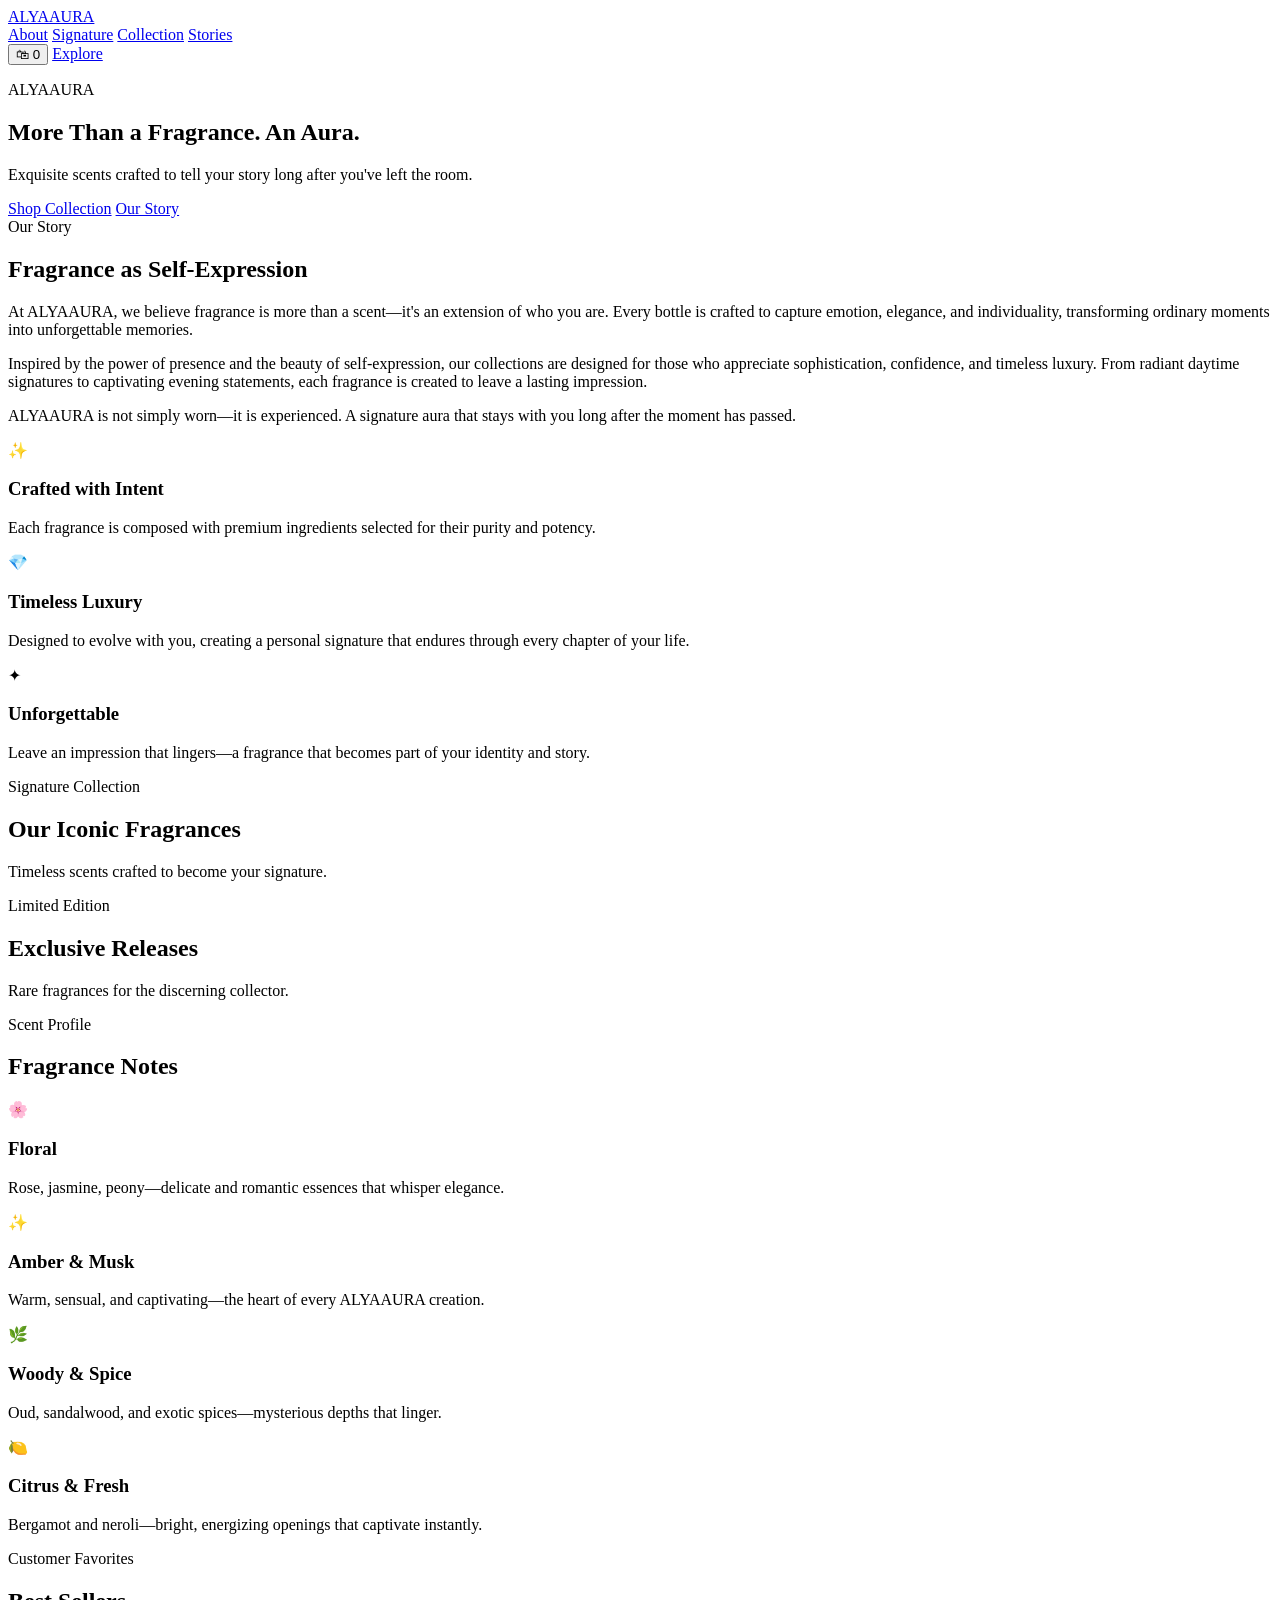
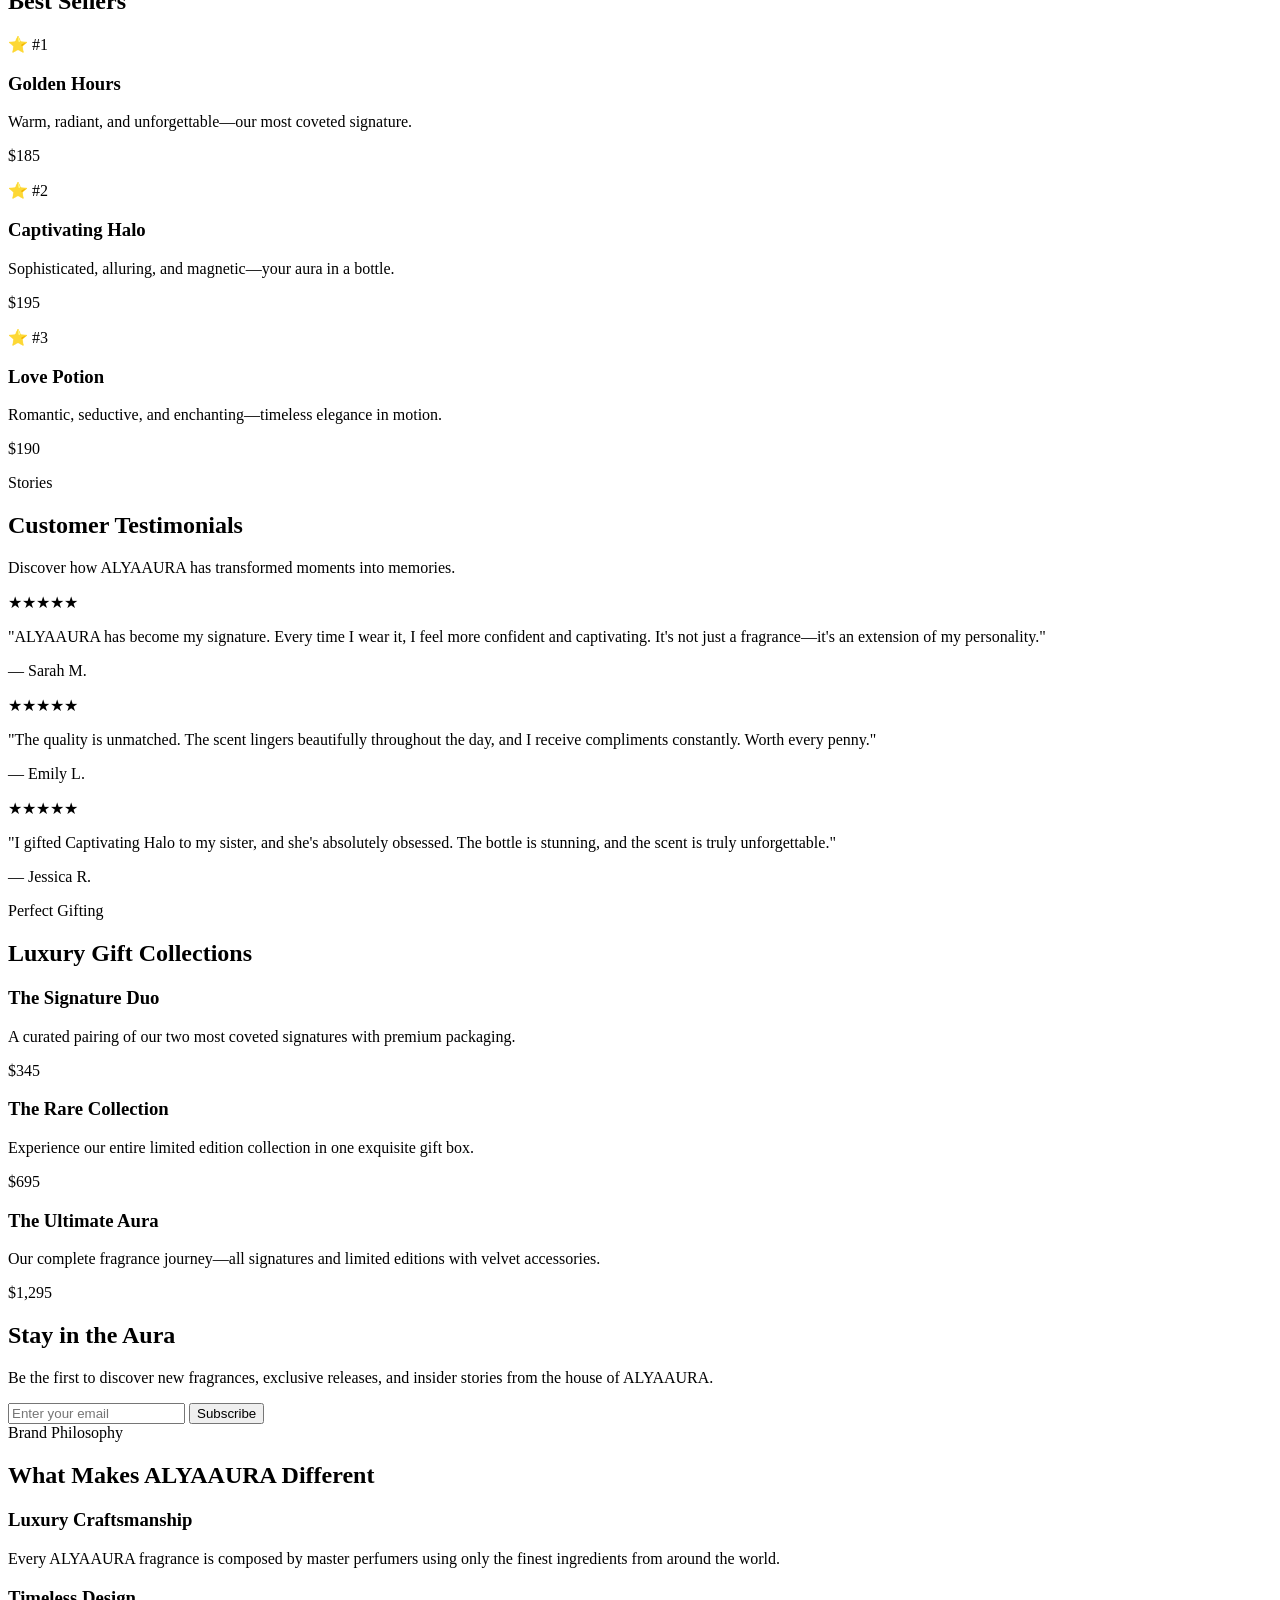
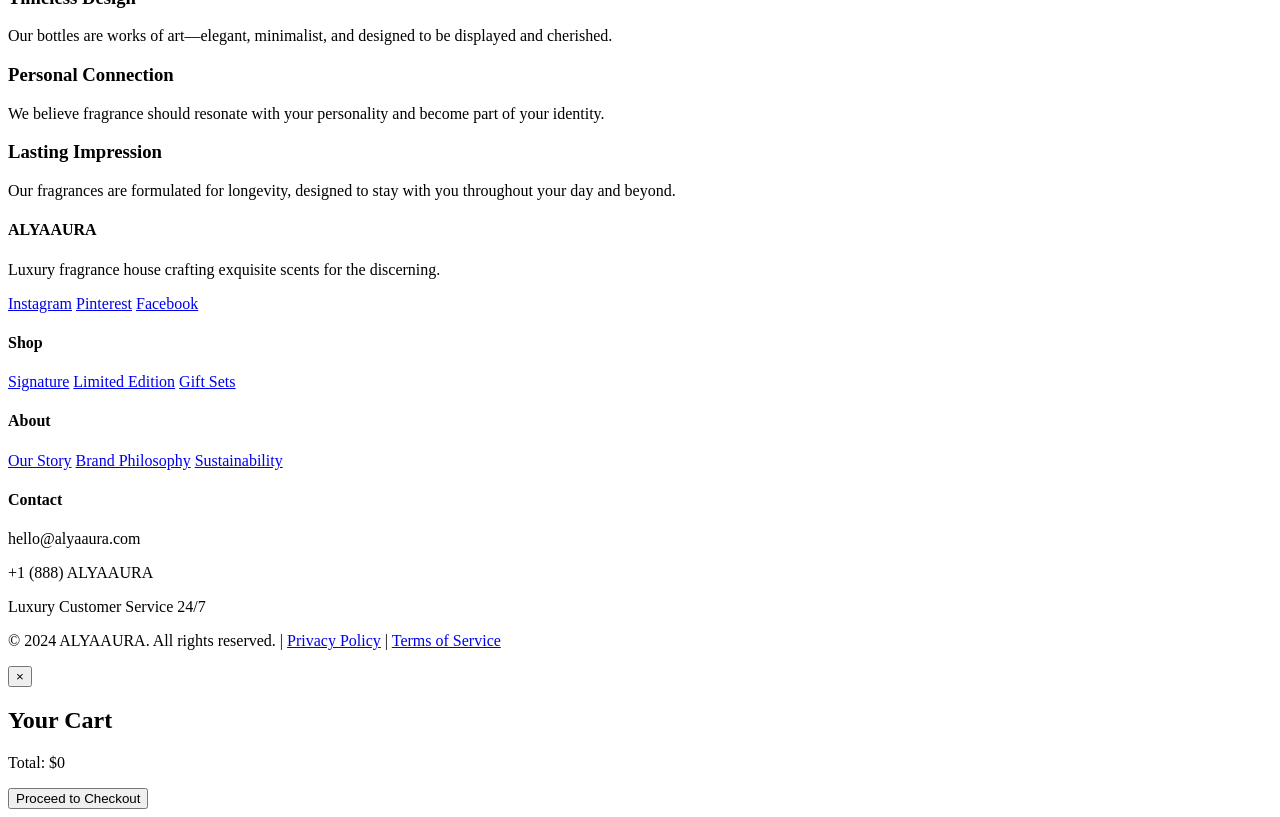
==== index.html @ a8355949 "Add files via upload" ====
<!DOCTYPE html>
<html lang="en">
<head>
    <meta charset="UTF-8">
    <meta name="viewport" content="width=device-width, initial-scale=1.0">
    <meta name="description" content="ALYAAURA - Premium luxury fragrance house. Discover exquisite scents crafted to captivate, inspire, and leave a lasting impression.">
    <meta name="keywords" content="ALYAAURA, luxury perfume, premium fragrance, signature scents, exclusive fragrances">
    <title>ALYAAURA | Luxury Fragrance House</title>
    <link rel="preconnect" href="https://fonts.googleapis.com">
    <link rel="preconnect" href="https://fonts.gstatic.com" crossorigin>
    <link href="https://fonts.googleapis.com/css2?family=Playfair+Display:wght@400;500;600;700&family=Inter:wght@300;400;500;600;700&family=Cormorant+Garamond:wght@400;500;600&display=swap" rel="stylesheet">
    <link rel="stylesheet" href="styles.css">
</head>
<body>
    <!-- Navigation Header -->
    <header class="site-header">
        <div class="container header-inner">
            <a href="#home" class="brand">ALYAAURA</a>
            <nav class="nav-links" aria-label="Primary navigation">
                <a href="#about">About</a>
                <a href="#signature">Signature</a>
                <a href="#collection">Collection</a>
                <a href="#testimonials">Stories</a>
            </nav>
            <div class="header-actions">
                <button class="button button-outline" id="cartButton" aria-label="Open shopping cart">
                    <span class="cart-icon">🛍</span> <span id="cartCount">0</span>
                </button>
                <a href="#signature" class="button button-primary">Explore</a>
            </div>
        </div>
    </header>

    <main>
        <!-- Hero Section -->
        <section class="hero" id="home">
            <div class="hero-overlay"></div>
            <div class="hero-background">
                <div class="hero-blur-element"></div>
            </div>
            <div class="container hero-content" data-animate="fade-up">
                <div class="hero-text">
                    <p class="eyebrow" data-animate="fade-up" data-delay="0">ALYAAURA</p>
                    <h1 data-animate="fade-up" data-delay="100">More Than a Fragrance. An Aura.</h1>
                    <p class="hero-subheading" data-animate="fade-up" data-delay="200">Exquisite scents crafted to tell your story long after you've left the room.</p>
                    <div class="hero-actions" data-animate="fade-up" data-delay="300">
                        <a href="#signature" class="button button-primary">Shop Collection</a>
                        <a href="#about" class="button button-secondary">Our Story</a>
                    </div>
                </div>
            </div>
        </section>

        <!-- About Section -->
        <section class="section about" id="about">
            <div class="container">
                <div class="about-wrapper">
                    <div class="about-text" data-animate="fade-right">
                        <span class="eyebrow">Our Story</span>
                        <h2>Fragrance as Self-Expression</h2>
                        <p>At ALYAAURA, we believe fragrance is more than a scent—it's an extension of who you are. Every bottle is crafted to capture emotion, elegance, and individuality, transforming ordinary moments into unforgettable memories.</p>
                        <p>Inspired by the power of presence and the beauty of self-expression, our collections are designed for those who appreciate sophistication, confidence, and timeless luxury. From radiant daytime signatures to captivating evening statements, each fragrance is created to leave a lasting impression.</p>
                        <p class="brand-philosophy">ALYAAURA is not simply worn—it is experienced. A signature aura that stays with you long after the moment has passed.</p>
                    </div>
                    <div class="about-features" data-animate="fade-left">
                        <div class="feature-card">
                            <div class="feature-icon">✨</div>
                            <h3>Crafted with Intent</h3>
                            <p>Each fragrance is composed with premium ingredients selected for their purity and potency.</p>
                        </div>
                        <div class="feature-card">
                            <div class="feature-icon">💎</div>
                            <h3>Timeless Luxury</h3>
                            <p>Designed to evolve with you, creating a personal signature that endures through every chapter of your life.</p>
                        </div>
                        <div class="feature-card">
                            <div class="feature-icon">✦</div>
                            <h3>Unforgettable</h3>
                            <p>Leave an impression that lingers—a fragrance that becomes part of your identity and story.</p>
                        </div>
                    </div>
                </div>
            </div>
        </section>

        <!-- Signature Collection -->
        <section class="section signature-collection" id="signature">
            <div class="container">
                <div class="section-header" data-animate="fade-up">
                    <span class="eyebrow">Signature Collection</span>
                    <h2>Our Iconic Fragrances</h2>
                    <p>Timeless scents crafted to become your signature.</p>
                </div>
                <div class="products-grid" id="signatureProducts">
                    <!-- Products loaded by JavaScript -->
                </div>
            </div>
        </section>

        <!-- Limited Edition Section -->
        <section class="section limited-edition" id="collection">
            <div class="container">
                <div class="section-header" data-animate="fade-up">
                    <span class="eyebrow">Limited Edition</span>
                    <h2>Exclusive Releases</h2>
                    <p>Rare fragrances for the discerning collector.</p>
                </div>
                <div class="products-grid" id="limitedProducts">
                    <!-- Products loaded by JavaScript -->
                </div>
            </div>
        </section>

        <!-- Fragrance Notes Explorer -->
        <section class="section notes-explorer">
            <div class="container">
                <div class="section-header text-center" data-animate="fade-up">
                    <span class="eyebrow">Scent Profile</span>
                    <h2>Fragrance Notes</h2>
                </div>
                <div class="notes-grid" data-animate="fade-up">
                    <div class="note-card">
                        <div class="note-icon">🌸</div>
                        <h3>Floral</h3>
                        <p>Rose, jasmine, peony—delicate and romantic essences that whisper elegance.</p>
                    </div>
                    <div class="note-card">
                        <div class="note-icon">✨</div>
                        <h3>Amber & Musk</h3>
                        <p>Warm, sensual, and captivating—the heart of every ALYAAURA creation.</p>
                    </div>
                    <div class="note-card">
                        <div class="note-icon">🌿</div>
                        <h3>Woody & Spice</h3>
                        <p>Oud, sandalwood, and exotic spices—mysterious depths that linger.</p>
                    </div>
                    <div class="note-card">
                        <div class="note-icon">🍋</div>
                        <h3>Citrus & Fresh</h3>
                        <p>Bergamot and neroli—bright, energizing openings that captivate instantly.</p>
                    </div>
                </div>
            </div>
        </section>

        <!-- Best Sellers -->
        <section class="section best-sellers">
            <div class="container">
                <div class="section-header" data-animate="fade-up">
                    <span class="eyebrow">Customer Favorites</span>
                    <h2>Best Sellers</h2>
                </div>
                <div class="bestsellers-carousel" data-animate="fade-up">
                    <div class="bestseller-card">
                        <div class="bestseller-badge">⭐ #1</div>
                        <div class="bestseller-image" style="background-image: url('https://images.unsplash.com/photo-1523293182086-7651a899d37f?auto=format&fit=crop&w=400&q=80');"></div>
                        <h3>Golden Hours</h3>
                        <p>Warm, radiant, and unforgettable—our most coveted signature.</p>
                        <p class="price">$185</p>
                    </div>
                    <div class="bestseller-card">
                        <div class="bestseller-badge">⭐ #2</div>
                        <div class="bestseller-image" style="background-image: url('https://images.unsplash.com/photo-1508737763603-fe9b3a36f0a5?auto=format&fit=crop&w=400&q=80');"></div>
                        <h3>Captivating Halo</h3>
                        <p>Sophisticated, alluring, and magnetic—your aura in a bottle.</p>
                        <p class="price">$195</p>
                    </div>
                    <div class="bestseller-card">
                        <div class="bestseller-badge">⭐ #3</div>
                        <div class="bestseller-image" style="background-image: url('https://images.unsplash.com/photo-1506755855726-75ee1a1a9669?auto=format&fit=crop&w=400&q=80');"></div>
                        <h3>Love Potion</h3>
                        <p>Romantic, seductive, and enchanting—timeless elegance in motion.</p>
                        <p class="price">$190</p>
                    </div>
                </div>
            </div>
        </section>

        <!-- Testimonials Section -->
        <section class="section testimonials" id="testimonials">
            <div class="container">
                <div class="section-header text-center" data-animate="fade-up">
                    <span class="eyebrow">Stories</span>
                    <h2>Customer Testimonials</h2>
                    <p>Discover how ALYAAURA has transformed moments into memories.</p>
                </div>
                <div class="testimonials-grid" data-animate="fade-up">
                    <div class="testimonial-card">
                        <div class="stars">★★★★★</div>
                        <p class="testimonial-text">"ALYAAURA has become my signature. Every time I wear it, I feel more confident and captivating. It's not just a fragrance—it's an extension of my personality."</p>
                        <p class="testimonial-author">— Sarah M.</p>
                    </div>
                    <div class="testimonial-card">
                        <div class="stars">★★★★★</div>
                        <p class="testimonial-text">"The quality is unmatched. The scent lingers beautifully throughout the day, and I receive compliments constantly. Worth every penny."</p>
                        <p class="testimonial-author">— Emily L.</p>
                    </div>
                    <div class="testimonial-card">
                        <div class="stars">★★★★★</div>
                        <p class="testimonial-text">"I gifted Captivating Halo to my sister, and she's absolutely obsessed. The bottle is stunning, and the scent is truly unforgettable."</p>
                        <p class="testimonial-author">— Jessica R.</p>
                    </div>
                </div>
            </div>
        </section>

        <!-- Luxury Gift Sets -->
        <section class="section gift-sets">
            <div class="container">
                <div class="section-header" data-animate="fade-up">
                    <span class="eyebrow">Perfect Gifting</span>
                    <h2>Luxury Gift Collections</h2>
                </div>
                <div class="gift-grid" data-animate="fade-up">
                    <div class="gift-card">
                        <div class="gift-image" style="background-image: url('https://images.unsplash.com/photo-1560181286-a3fee8c1d6a8?auto=format&fit=crop&w=500&q=80');"></div>
                        <div class="gift-content">
                            <h3>The Signature Duo</h3>
                            <p>A curated pairing of our two most coveted signatures with premium packaging.</p>
                            <p class="gift-price">$345</p>
                        </div>
                    </div>
                    <div class="gift-card">
                        <div class="gift-image" style="background-image: url('https://images.unsplash.com/photo-1572635196237-14b3f281503f?auto=format&fit=crop&w=500&q=80');"></div>
                        <div class="gift-content">
                            <h3>The Rare Collection</h3>
                            <p>Experience our entire limited edition collection in one exquisite gift box.</p>
                            <p class="gift-price">$695</p>
                        </div>
                    </div>
                    <div class="gift-card">
                        <div class="gift-image" style="background-image: url('https://images.unsplash.com/photo-1599643478518-a784e5dc4c8f?auto=format&fit=crop&w=500&q=80');"></div>
                        <div class="gift-content">
                            <h3>The Ultimate Aura</h3>
                            <p>Our complete fragrance journey—all signatures and limited editions with velvet accessories.</p>
                            <p class="gift-price">$1,295</p>
                        </div>
                    </div>
                </div>
            </div>
        </section>

        <!-- Newsletter Subscription -->
        <section class="section newsletter">
            <div class="container newsletter-wrapper">
                <div class="newsletter-content" data-animate="fade-up">
                    <h2>Stay in the Aura</h2>
                    <p>Be the first to discover new fragrances, exclusive releases, and insider stories from the house of ALYAAURA.</p>
                </div>
                <form class="newsletter-form" id="newsletterForm" data-animate="fade-up" data-delay="100">
                    <input type="email" placeholder="Enter your email" required aria-label="Email address">
                    <button type="submit" class="button button-primary">Subscribe</button>
                </form>
            </div>
        </section>

        <!-- Brand Philosophy -->
        <section class="section philosophy">
            <div class="container">
                <div class="philosophy-wrapper" data-animate="fade-up">
                    <span class="eyebrow">Brand Philosophy</span>
                    <h2>What Makes ALYAAURA Different</h2>
                    <div class="philosophy-grid">
                        <div class="philosophy-card">
                            <h3>Luxury Craftsmanship</h3>
                            <p>Every ALYAAURA fragrance is composed by master perfumers using only the finest ingredients from around the world.</p>
                        </div>
                        <div class="philosophy-card">
                            <h3>Timeless Design</h3>
                            <p>Our bottles are works of art—elegant, minimalist, and designed to be displayed and cherished.</p>
                        </div>
                        <div class="philosophy-card">
                            <h3>Personal Connection</h3>
                            <p>We believe fragrance should resonate with your personality and become part of your identity.</p>
                        </div>
                        <div class="philosophy-card">
                            <h3>Lasting Impression</h3>
                            <p>Our fragrances are formulated for longevity, designed to stay with you throughout your day and beyond.</p>
                        </div>
                    </div>
                </div>
            </div>
        </section>
    </main>

    <!-- Footer -->
    <footer class="site-footer">
        <div class="container footer-inner">
            <div class="footer-section">
                <h4>ALYAAURA</h4>
                <p>Luxury fragrance house crafting exquisite scents for the discerning.</p>
                <div class="social-links">
                    <a href="#" aria-label="Instagram">Instagram</a>
                    <a href="#" aria-label="Pinterest">Pinterest</a>
                    <a href="#" aria-label="Facebook">Facebook</a>
                </div>
            </div>
            <div class="footer-section">
                <h4>Shop</h4>
                <a href="#signature">Signature</a>
                <a href="#collection">Limited Edition</a>
                <a href="#gift-sets">Gift Sets</a>
            </div>
            <div class="footer-section">
                <h4>About</h4>
                <a href="#about">Our Story</a>
                <a href="#philosophy">Brand Philosophy</a>
                <a href="#">Sustainability</a>
            </div>
            <div class="footer-section">
                <h4>Contact</h4>
                <p>hello@alyaaura.com</p>
                <p>+1 (888) ALYAAURA</p>
                <p>Luxury Customer Service 24/7</p>
            </div>
        </div>
        <div class="footer-bottom">
            <p>&copy; 2024 ALYAAURA. All rights reserved. | <a href="#">Privacy Policy</a> | <a href="#">Terms of Service</a></p>
        </div>
    </footer>

    <!-- Cart Modal -->
    <div class="modal" id="cartModal">
        <div class="modal-content">
            <button class="modal-close">&times;</button>
            <h2>Your Cart</h2>
            <div id="cartItems"></div>
            <div class="cart-summary">
                <p>Total: <span id="cartTotal">$0</span></p>
                <button class="button button-primary full-width">Proceed to Checkout</button>
            </div>
        </div>
    </div>

    <script src="script.js"></script>
</body>
</html>
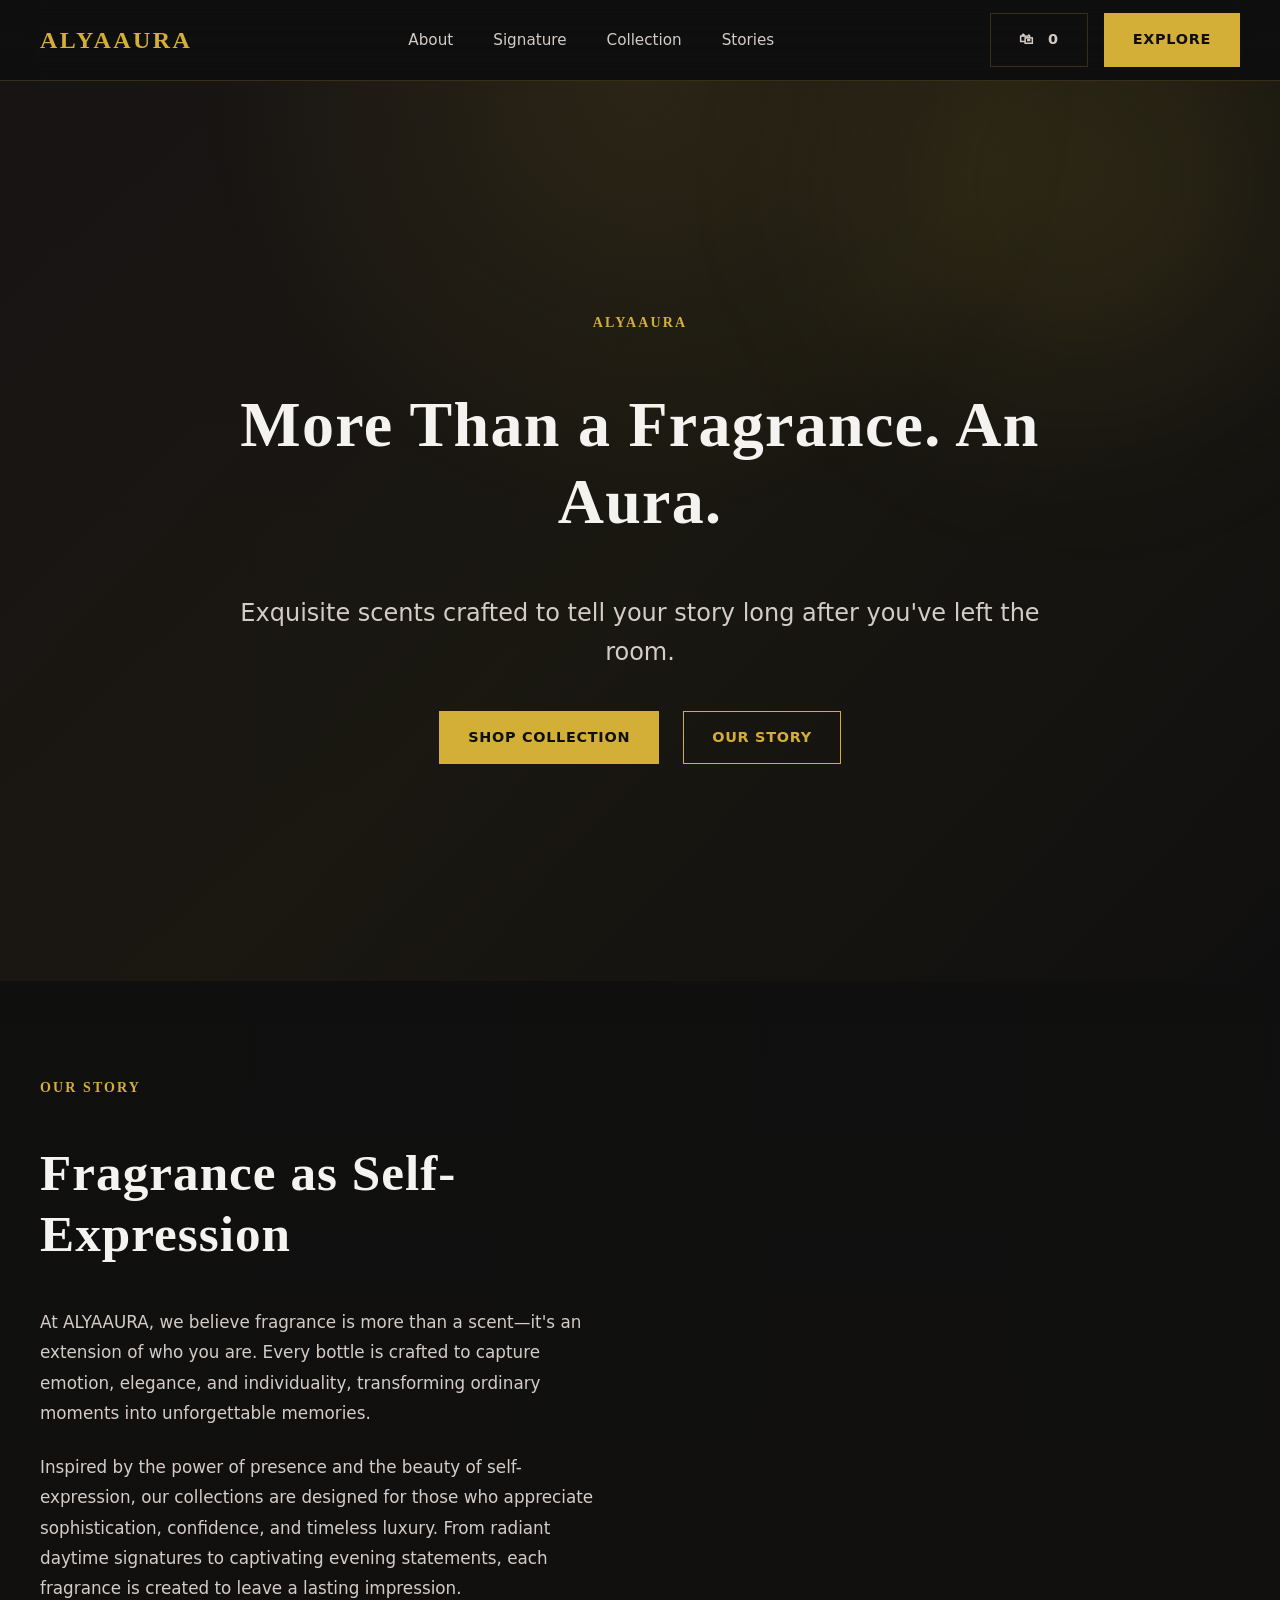
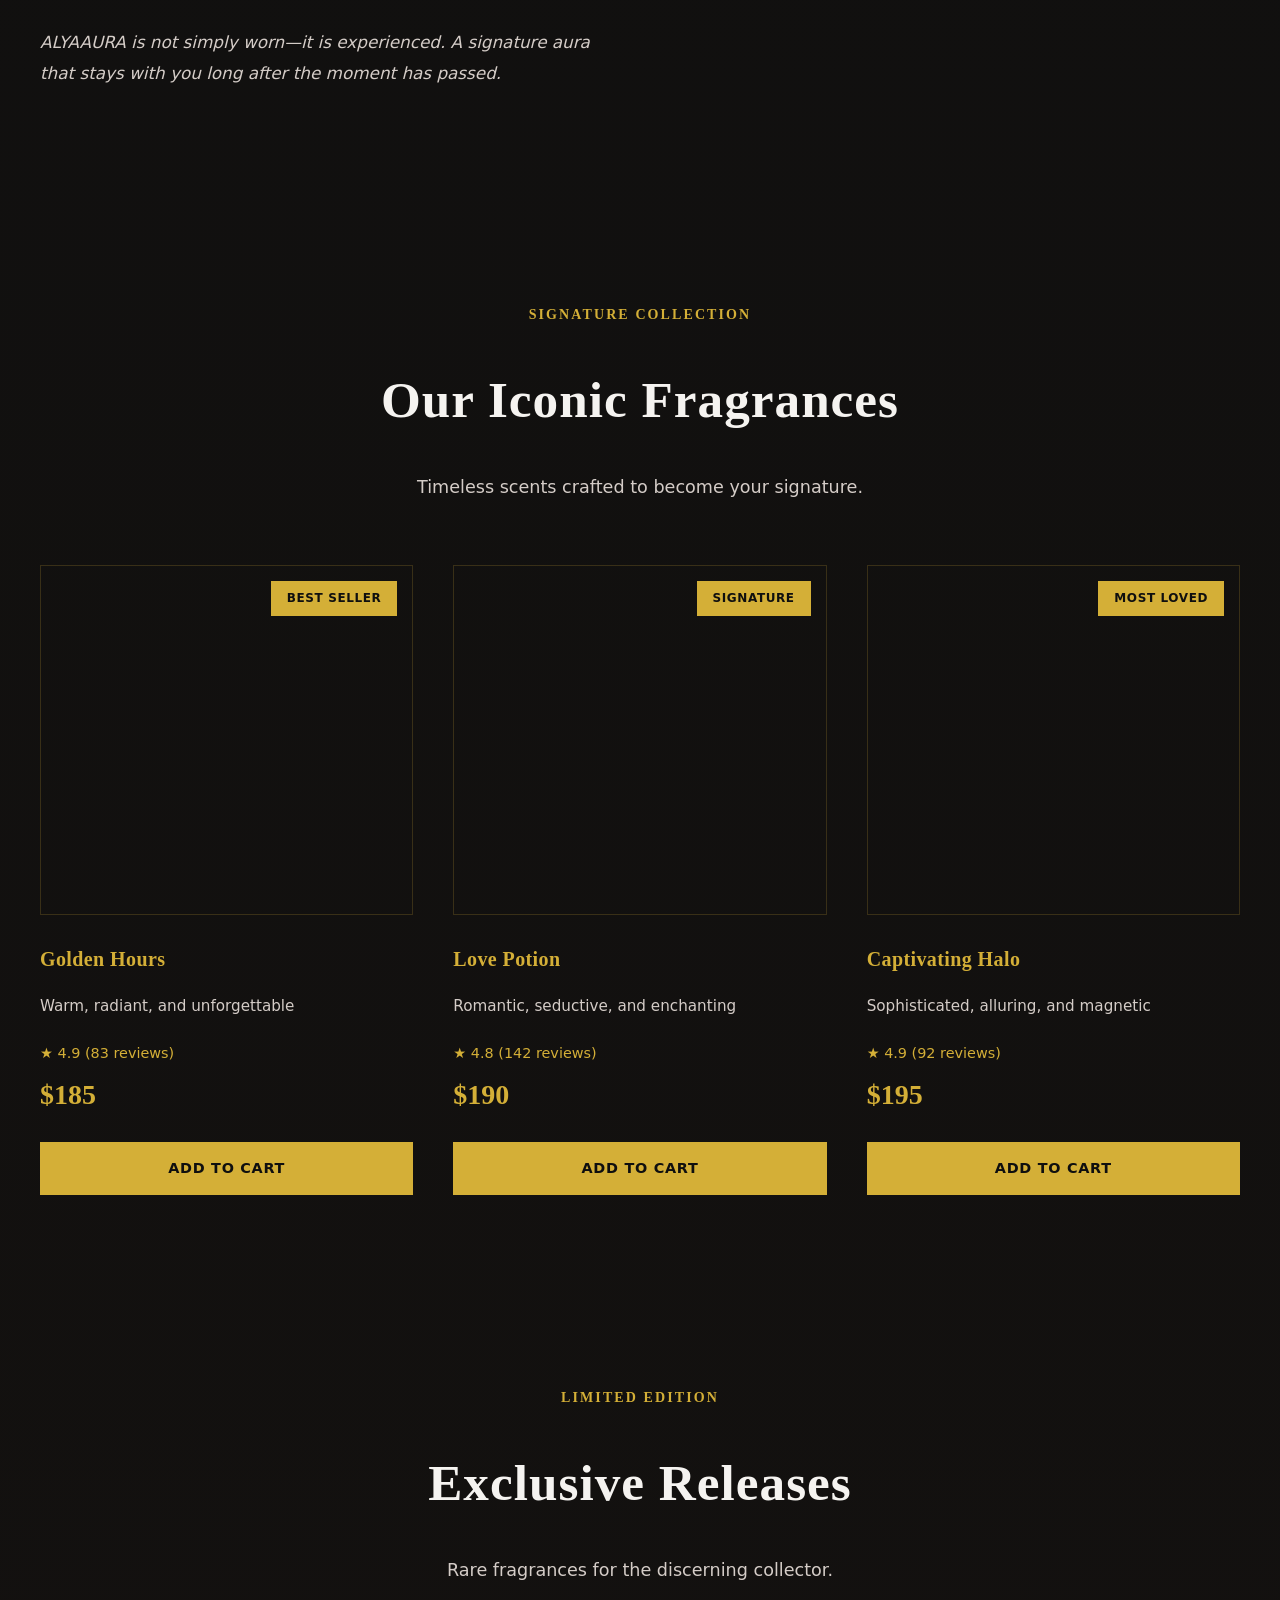
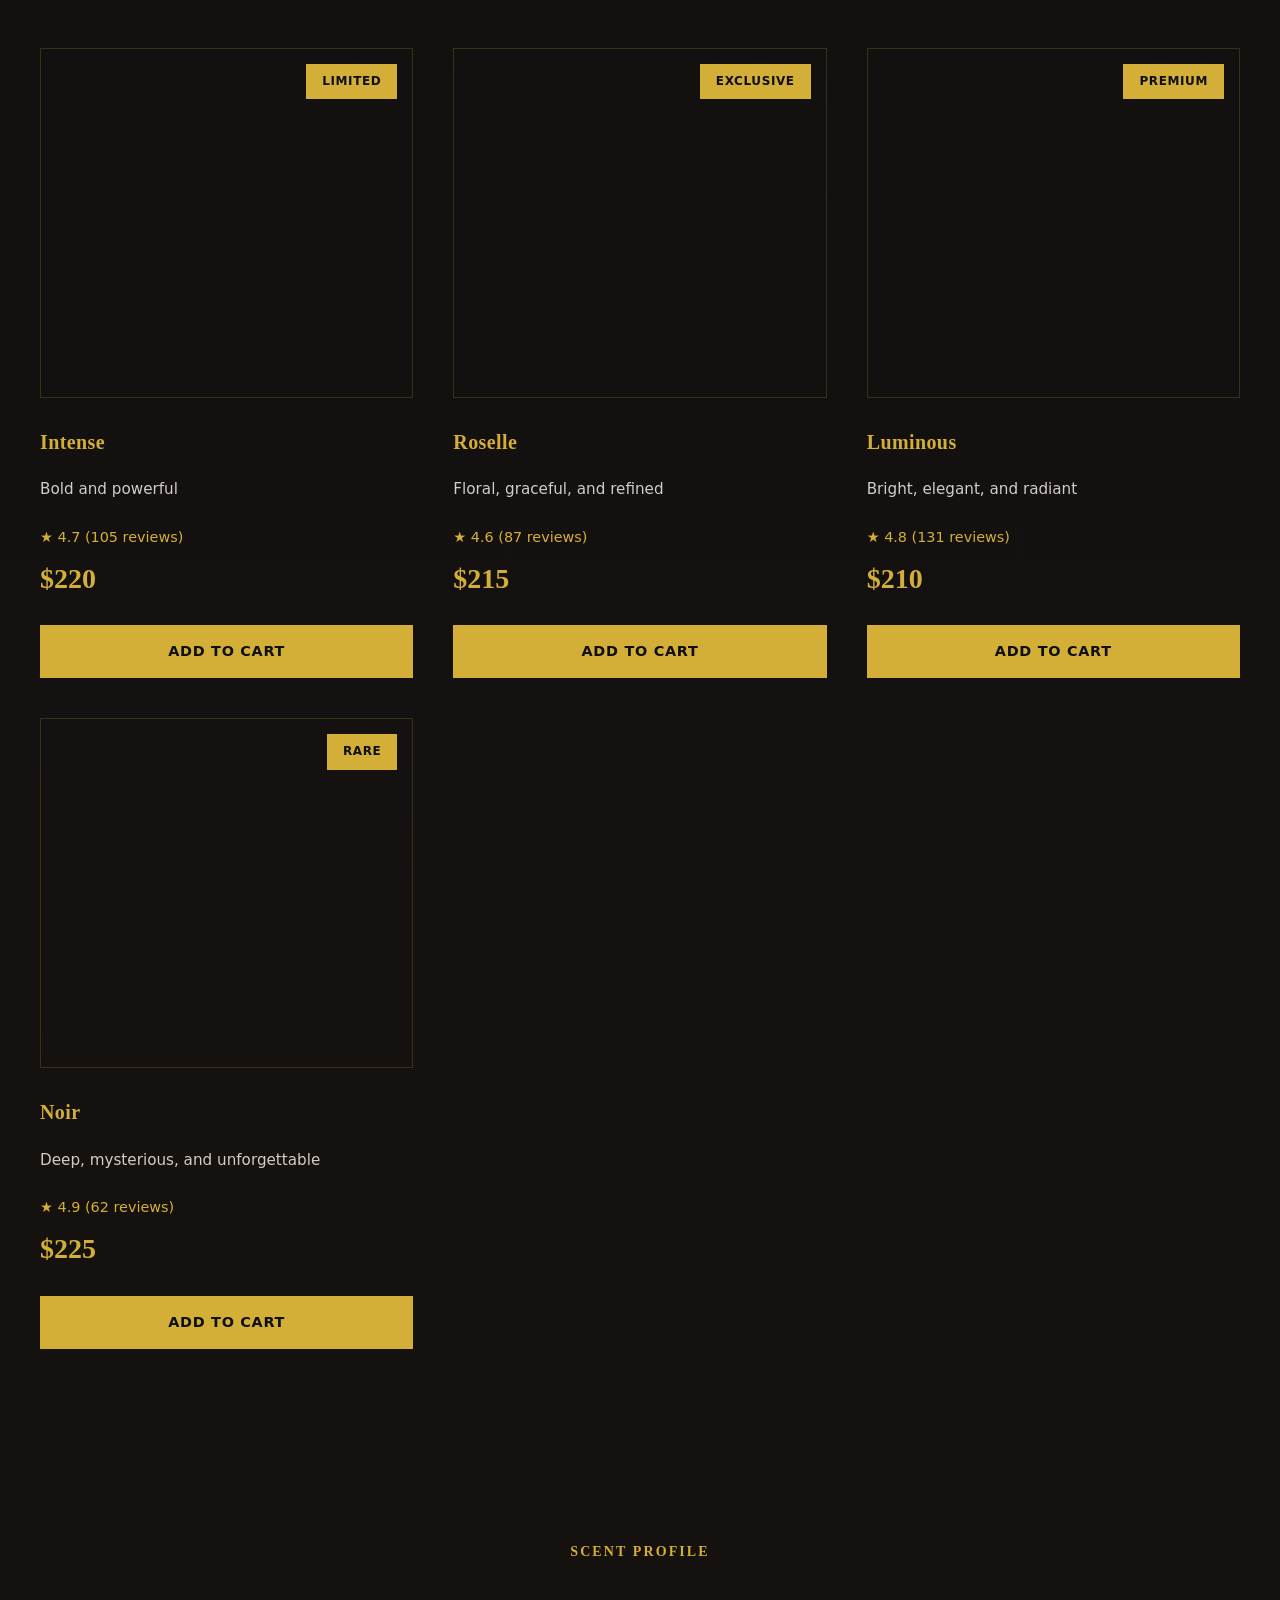
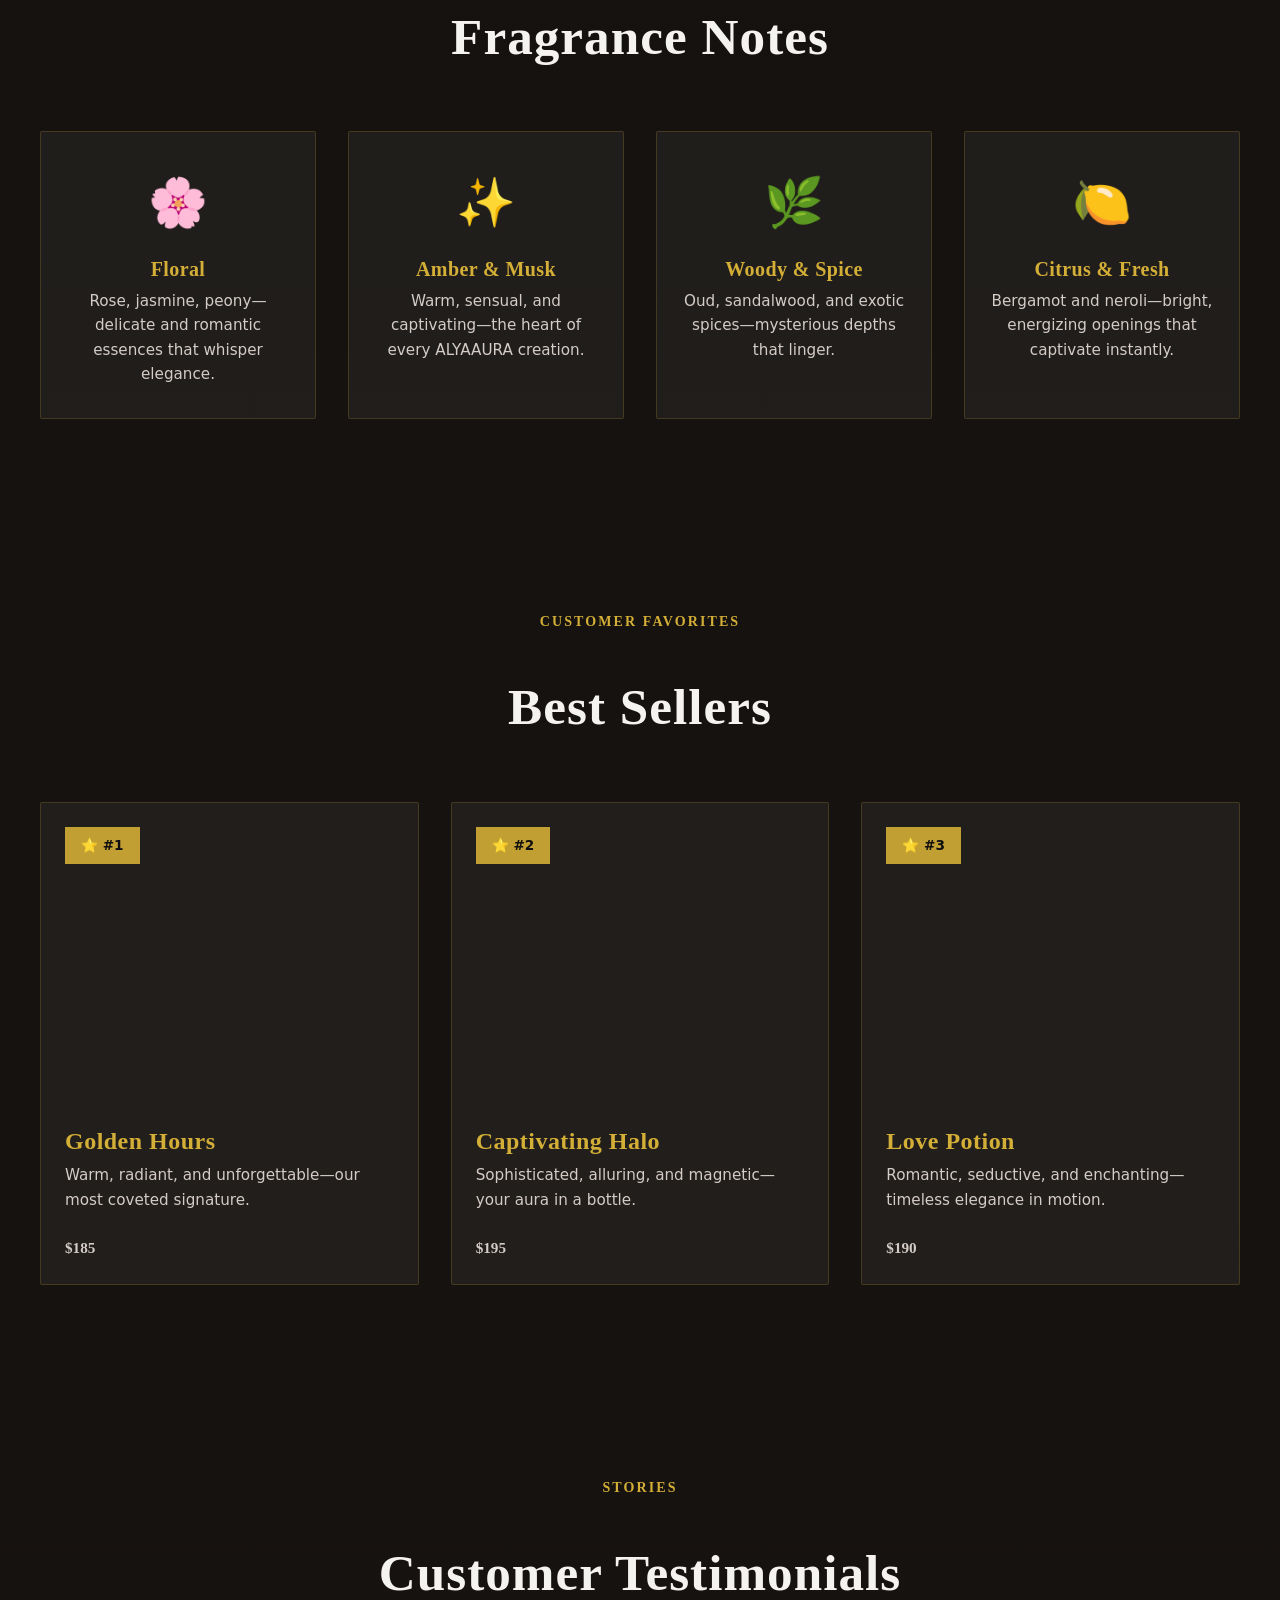
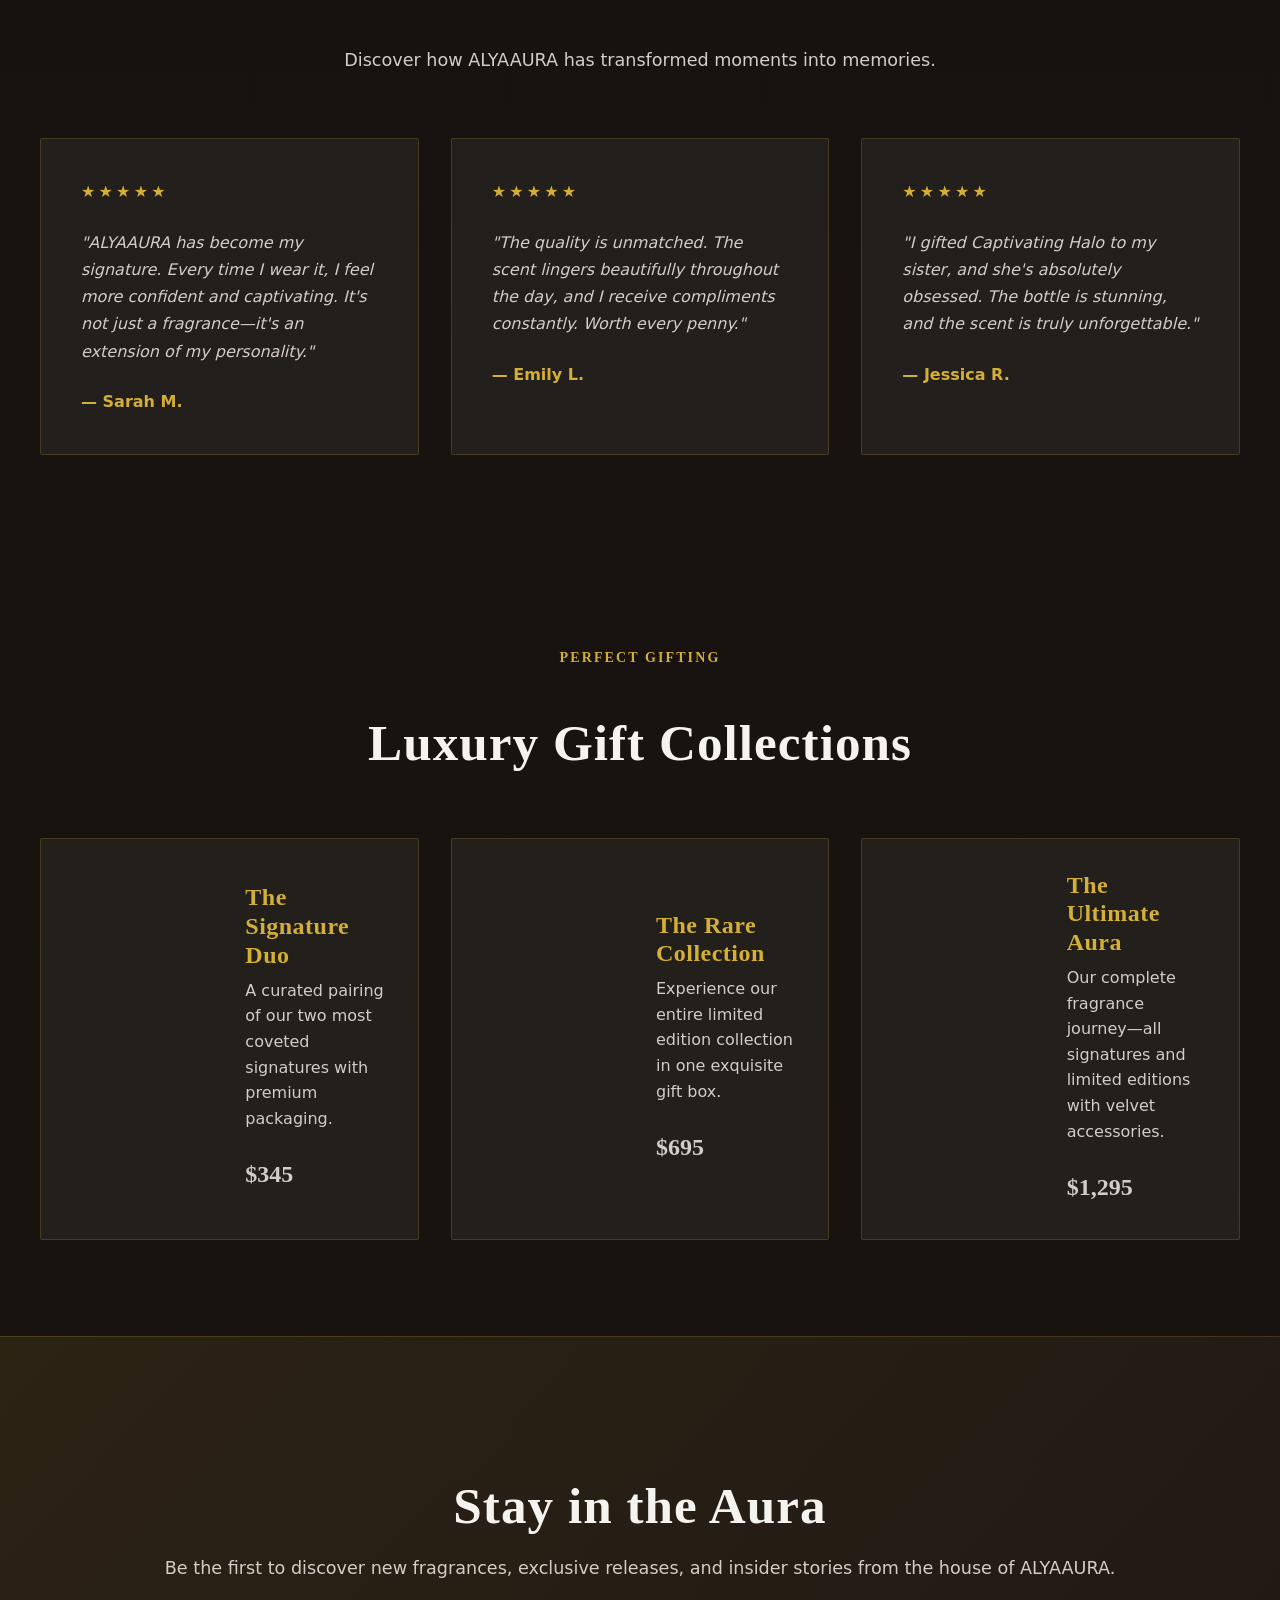
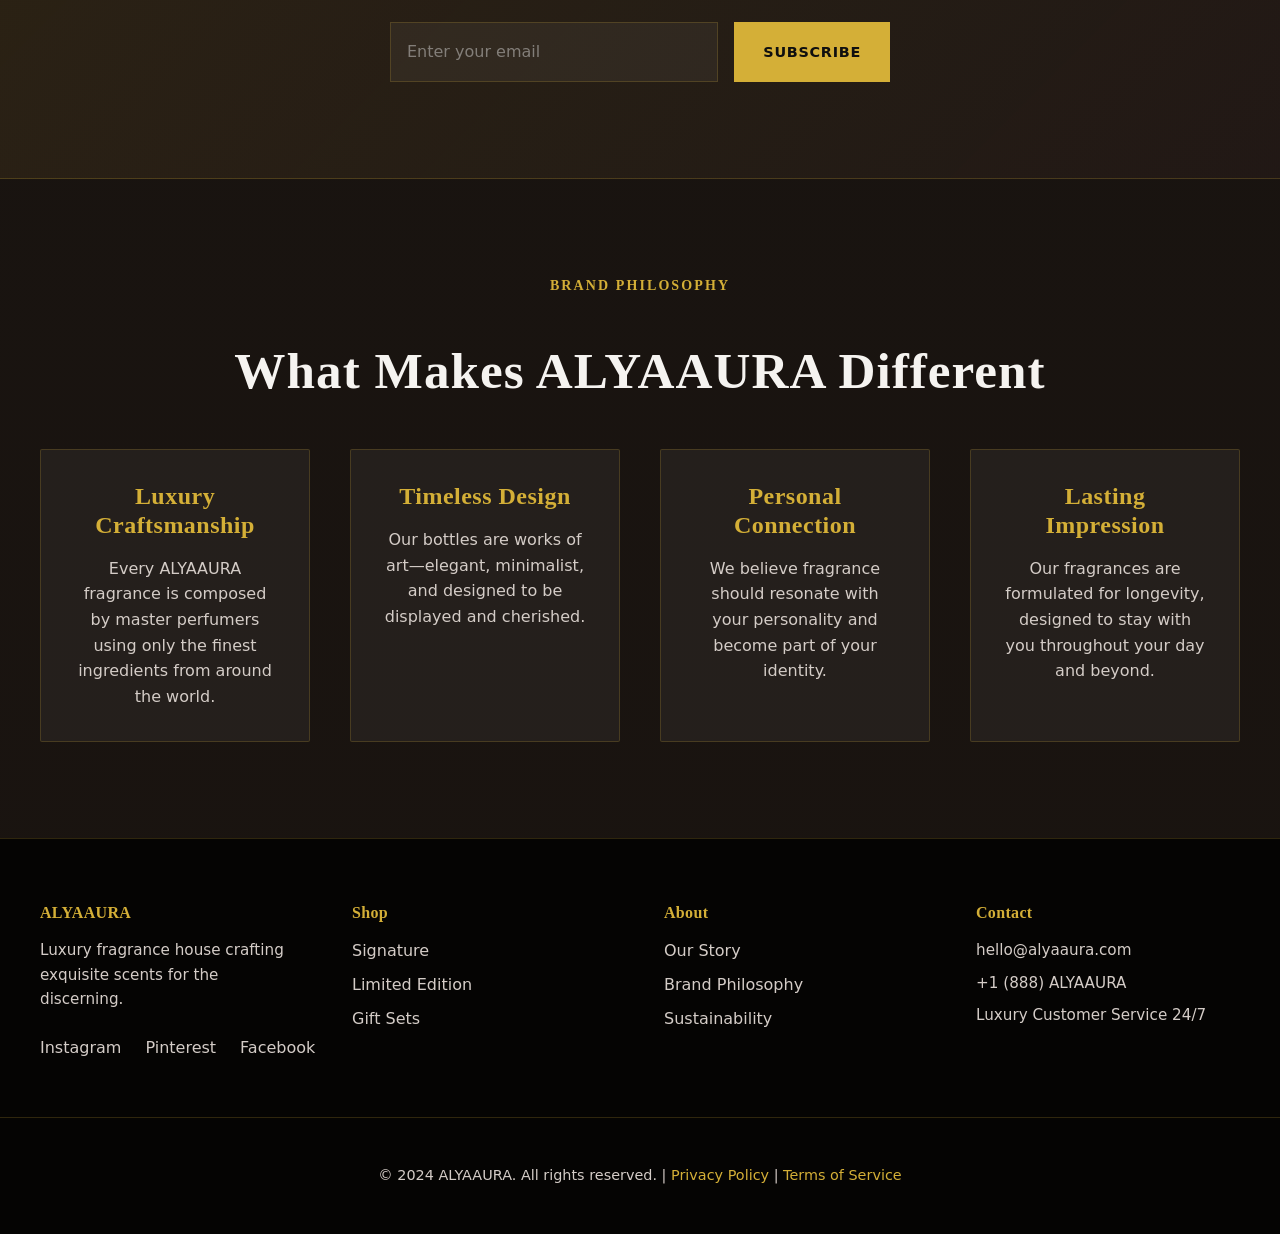
==== commit 655258ac: "Initial commit" ====
--- a/index.html
+++ b/index.html
@@ -1,337 +1,320 @@
-<!DOCTYPE html>
-<html lang="en">
-<head>
-    <meta charset="UTF-8">
-    <meta name="viewport" content="width=device-width, initial-scale=1.0">
-    <meta name="description" content="ALYAAURA - Premium luxury fragrance house. Discover exquisite scents crafted to captivate, inspire, and leave a lasting impression.">
-    <meta name="keywords" content="ALYAAURA, luxury perfume, premium fragrance, signature scents, exclusive fragrances">
-    <title>ALYAAURA | Luxury Fragrance House</title>
-    <link rel="preconnect" href="https://fonts.googleapis.com">
-    <link rel="preconnect" href="https://fonts.gstatic.com" crossorigin>
-    <link href="https://fonts.googleapis.com/css2?family=Playfair+Display:wght@400;500;600;700&family=Inter:wght@300;400;500;600;700&family=Cormorant+Garamond:wght@400;500;600&display=swap" rel="stylesheet">
-    <link rel="stylesheet" href="styles.css">
-</head>
-<body>
-    <!-- Navigation Header -->
-    <header class="site-header">
-        <div class="container header-inner">
-            <a href="#home" class="brand">ALYAAURA</a>
-            <nav class="nav-links" aria-label="Primary navigation">
-                <a href="#about">About</a>
-                <a href="#signature">Signature</a>
-                <a href="#collection">Collection</a>
-                <a href="#testimonials">Stories</a>
-            </nav>
-            <div class="header-actions">
-                <button class="button button-outline" id="cartButton" aria-label="Open shopping cart">
-                    <span class="cart-icon">🛍</span> <span id="cartCount">0</span>
-                </button>
-                <a href="#signature" class="button button-primary">Explore</a>
-            </div>
-        </div>
-    </header>
-
-    <main>
-        <!-- Hero Section -->
-        <section class="hero" id="home">
-            <div class="hero-overlay"></div>
-            <div class="hero-background">
-                <div class="hero-blur-element"></div>
-            </div>
-            <div class="container hero-content" data-animate="fade-up">
-                <div class="hero-text">
-                    <p class="eyebrow" data-animate="fade-up" data-delay="0">ALYAAURA</p>
-                    <h1 data-animate="fade-up" data-delay="100">More Than a Fragrance. An Aura.</h1>
-                    <p class="hero-subheading" data-animate="fade-up" data-delay="200">Exquisite scents crafted to tell your story long after you've left the room.</p>
-                    <div class="hero-actions" data-animate="fade-up" data-delay="300">
-                        <a href="#signature" class="button button-primary">Shop Collection</a>
-                        <a href="#about" class="button button-secondary">Our Story</a>
-                    </div>
-                </div>
-            </div>
-        </section>
-
-        <!-- About Section -->
-        <section class="section about" id="about">
-            <div class="container">
-                <div class="about-wrapper">
-                    <div class="about-text" data-animate="fade-right">
-                        <span class="eyebrow">Our Story</span>
-                        <h2>Fragrance as Self-Expression</h2>
-                        <p>At ALYAAURA, we believe fragrance is more than a scent—it's an extension of who you are. Every bottle is crafted to capture emotion, elegance, and individuality, transforming ordinary moments into unforgettable memories.</p>
-                        <p>Inspired by the power of presence and the beauty of self-expression, our collections are designed for those who appreciate sophistication, confidence, and timeless luxury. From radiant daytime signatures to captivating evening statements, each fragrance is created to leave a lasting impression.</p>
-                        <p class="brand-philosophy">ALYAAURA is not simply worn—it is experienced. A signature aura that stays with you long after the moment has passed.</p>
-                    </div>
-                    <div class="about-features" data-animate="fade-left">
-                        <div class="feature-card">
-                            <div class="feature-icon">✨</div>
-                            <h3>Crafted with Intent</h3>
-                            <p>Each fragrance is composed with premium ingredients selected for their purity and potency.</p>
-                        </div>
-                        <div class="feature-card">
-                            <div class="feature-icon">💎</div>
-                            <h3>Timeless Luxury</h3>
-                            <p>Designed to evolve with you, creating a personal signature that endures through every chapter of your life.</p>
-                        </div>
-                        <div class="feature-card">
-                            <div class="feature-icon">✦</div>
-                            <h3>Unforgettable</h3>
-                            <p>Leave an impression that lingers—a fragrance that becomes part of your identity and story.</p>
-                        </div>
-                    </div>
-                </div>
-            </div>
-        </section>
-
-        <!-- Signature Collection -->
-        <section class="section signature-collection" id="signature">
-            <div class="container">
-                <div class="section-header" data-animate="fade-up">
-                    <span class="eyebrow">Signature Collection</span>
-                    <h2>Our Iconic Fragrances</h2>
-                    <p>Timeless scents crafted to become your signature.</p>
-                </div>
-                <div class="products-grid" id="signatureProducts">
-                    <!-- Products loaded by JavaScript -->
-                </div>
-            </div>
-        </section>
-
-        <!-- Limited Edition Section -->
-        <section class="section limited-edition" id="collection">
-            <div class="container">
-                <div class="section-header" data-animate="fade-up">
-                    <span class="eyebrow">Limited Edition</span>
-                    <h2>Exclusive Releases</h2>
-                    <p>Rare fragrances for the discerning collector.</p>
-                </div>
-                <div class="products-grid" id="limitedProducts">
-                    <!-- Products loaded by JavaScript -->
-                </div>
-            </div>
-        </section>
-
-        <!-- Fragrance Notes Explorer -->
-        <section class="section notes-explorer">
-            <div class="container">
-                <div class="section-header text-center" data-animate="fade-up">
-                    <span class="eyebrow">Scent Profile</span>
-                    <h2>Fragrance Notes</h2>
-                </div>
-                <div class="notes-grid" data-animate="fade-up">
-                    <div class="note-card">
-                        <div class="note-icon">🌸</div>
-                        <h3>Floral</h3>
-                        <p>Rose, jasmine, peony—delicate and romantic essences that whisper elegance.</p>
-                    </div>
-                    <div class="note-card">
-                        <div class="note-icon">✨</div>
-                        <h3>Amber & Musk</h3>
-                        <p>Warm, sensual, and captivating—the heart of every ALYAAURA creation.</p>
-                    </div>
-                    <div class="note-card">
-                        <div class="note-icon">🌿</div>
-                        <h3>Woody & Spice</h3>
-                        <p>Oud, sandalwood, and exotic spices—mysterious depths that linger.</p>
-                    </div>
-                    <div class="note-card">
-                        <div class="note-icon">🍋</div>
-                        <h3>Citrus & Fresh</h3>
-                        <p>Bergamot and neroli—bright, energizing openings that captivate instantly.</p>
-                    </div>
-                </div>
-            </div>
-        </section>
-
-        <!-- Best Sellers -->
-        <section class="section best-sellers">
-            <div class="container">
-                <div class="section-header" data-animate="fade-up">
-                    <span class="eyebrow">Customer Favorites</span>
-                    <h2>Best Sellers</h2>
-                </div>
-                <div class="bestsellers-carousel" data-animate="fade-up">
-                    <div class="bestseller-card">
-                        <div class="bestseller-badge">⭐ #1</div>
-                        <div class="bestseller-image" style="background-image: url('https://images.unsplash.com/photo-1523293182086-7651a899d37f?auto=format&fit=crop&w=400&q=80');"></div>
-                        <h3>Golden Hours</h3>
-                        <p>Warm, radiant, and unforgettable—our most coveted signature.</p>
-                        <p class="price">$185</p>
-                    </div>
-                    <div class="bestseller-card">
-                        <div class="bestseller-badge">⭐ #2</div>
-                        <div class="bestseller-image" style="background-image: url('https://images.unsplash.com/photo-1508737763603-fe9b3a36f0a5?auto=format&fit=crop&w=400&q=80');"></div>
-                        <h3>Captivating Halo</h3>
-                        <p>Sophisticated, alluring, and magnetic—your aura in a bottle.</p>
-                        <p class="price">$195</p>
-                    </div>
-                    <div class="bestseller-card">
-                        <div class="bestseller-badge">⭐ #3</div>
-                        <div class="bestseller-image" style="background-image: url('https://images.unsplash.com/photo-1506755855726-75ee1a1a9669?auto=format&fit=crop&w=400&q=80');"></div>
-                        <h3>Love Potion</h3>
-                        <p>Romantic, seductive, and enchanting—timeless elegance in motion.</p>
-                        <p class="price">$190</p>
-                    </div>
-                </div>
-            </div>
-        </section>
-
-        <!-- Testimonials Section -->
-        <section class="section testimonials" id="testimonials">
-            <div class="container">
-                <div class="section-header text-center" data-animate="fade-up">
-                    <span class="eyebrow">Stories</span>
-                    <h2>Customer Testimonials</h2>
-                    <p>Discover how ALYAAURA has transformed moments into memories.</p>
-                </div>
-                <div class="testimonials-grid" data-animate="fade-up">
-                    <div class="testimonial-card">
-                        <div class="stars">★★★★★</div>
-                        <p class="testimonial-text">"ALYAAURA has become my signature. Every time I wear it, I feel more confident and captivating. It's not just a fragrance—it's an extension of my personality."</p>
-                        <p class="testimonial-author">— Sarah M.</p>
-                    </div>
-                    <div class="testimonial-card">
-                        <div class="stars">★★★★★</div>
-                        <p class="testimonial-text">"The quality is unmatched. The scent lingers beautifully throughout the day, and I receive compliments constantly. Worth every penny."</p>
-                        <p class="testimonial-author">— Emily L.</p>
-                    </div>
-                    <div class="testimonial-card">
-                        <div class="stars">★★★★★</div>
-                        <p class="testimonial-text">"I gifted Captivating Halo to my sister, and she's absolutely obsessed. The bottle is stunning, and the scent is truly unforgettable."</p>
-                        <p class="testimonial-author">— Jessica R.</p>
-                    </div>
-                </div>
-            </div>
-        </section>
-
-        <!-- Luxury Gift Sets -->
-        <section class="section gift-sets">
-            <div class="container">
-                <div class="section-header" data-animate="fade-up">
-                    <span class="eyebrow">Perfect Gifting</span>
-                    <h2>Luxury Gift Collections</h2>
-                </div>
-                <div class="gift-grid" data-animate="fade-up">
-                    <div class="gift-card">
-                        <div class="gift-image" style="background-image: url('https://images.unsplash.com/photo-1560181286-a3fee8c1d6a8?auto=format&fit=crop&w=500&q=80');"></div>
-                        <div class="gift-content">
-                            <h3>The Signature Duo</h3>
-                            <p>A curated pairing of our two most coveted signatures with premium packaging.</p>
-                            <p class="gift-price">$345</p>
-                        </div>
-                    </div>
-                    <div class="gift-card">
-                        <div class="gift-image" style="background-image: url('https://images.unsplash.com/photo-1572635196237-14b3f281503f?auto=format&fit=crop&w=500&q=80');"></div>
-                        <div class="gift-content">
-                            <h3>The Rare Collection</h3>
-                            <p>Experience our entire limited edition collection in one exquisite gift box.</p>
-                            <p class="gift-price">$695</p>
-                        </div>
-                    </div>
-                    <div class="gift-card">
-                        <div class="gift-image" style="background-image: url('https://images.unsplash.com/photo-1599643478518-a784e5dc4c8f?auto=format&fit=crop&w=500&q=80');"></div>
-                        <div class="gift-content">
-                            <h3>The Ultimate Aura</h3>
-                            <p>Our complete fragrance journey—all signatures and limited editions with velvet accessories.</p>
-                            <p class="gift-price">$1,295</p>
-                        </div>
-                    </div>
-                </div>
-            </div>
-        </section>
-
-        <!-- Newsletter Subscription -->
-        <section class="section newsletter">
-            <div class="container newsletter-wrapper">
-                <div class="newsletter-content" data-animate="fade-up">
-                    <h2>Stay in the Aura</h2>
-                    <p>Be the first to discover new fragrances, exclusive releases, and insider stories from the house of ALYAAURA.</p>
-                </div>
-                <form class="newsletter-form" id="newsletterForm" data-animate="fade-up" data-delay="100">
-                    <input type="email" placeholder="Enter your email" required aria-label="Email address">
-                    <button type="submit" class="button button-primary">Subscribe</button>
-                </form>
-            </div>
-        </section>
-
-        <!-- Brand Philosophy -->
-        <section class="section philosophy">
-            <div class="container">
-                <div class="philosophy-wrapper" data-animate="fade-up">
-                    <span class="eyebrow">Brand Philosophy</span>
-                    <h2>What Makes ALYAAURA Different</h2>
-                    <div class="philosophy-grid">
-                        <div class="philosophy-card">
-                            <h3>Luxury Craftsmanship</h3>
-                            <p>Every ALYAAURA fragrance is composed by master perfumers using only the finest ingredients from around the world.</p>
-                        </div>
-                        <div class="philosophy-card">
-                            <h3>Timeless Design</h3>
-                            <p>Our bottles are works of art—elegant, minimalist, and designed to be displayed and cherished.</p>
-                        </div>
-                        <div class="philosophy-card">
-                            <h3>Personal Connection</h3>
-                            <p>We believe fragrance should resonate with your personality and become part of your identity.</p>
-                        </div>
-                        <div class="philosophy-card">
-                            <h3>Lasting Impression</h3>
-                            <p>Our fragrances are formulated for longevity, designed to stay with you throughout your day and beyond.</p>
-                        </div>
-                    </div>
-                </div>
-            </div>
-        </section>
-    </main>
-
-    <!-- Footer -->
-    <footer class="site-footer">
-        <div class="container footer-inner">
-            <div class="footer-section">
-                <h4>ALYAAURA</h4>
-                <p>Luxury fragrance house crafting exquisite scents for the discerning.</p>
-                <div class="social-links">
-                    <a href="#" aria-label="Instagram">Instagram</a>
-                    <a href="#" aria-label="Pinterest">Pinterest</a>
-                    <a href="#" aria-label="Facebook">Facebook</a>
-                </div>
-            </div>
-            <div class="footer-section">
-                <h4>Shop</h4>
-                <a href="#signature">Signature</a>
-                <a href="#collection">Limited Edition</a>
-                <a href="#gift-sets">Gift Sets</a>
-            </div>
-            <div class="footer-section">
-                <h4>About</h4>
-                <a href="#about">Our Story</a>
-                <a href="#philosophy">Brand Philosophy</a>
-                <a href="#">Sustainability</a>
-            </div>
-            <div class="footer-section">
-                <h4>Contact</h4>
-                <p>hello@alyaaura.com</p>
-                <p>+1 (888) ALYAAURA</p>
-                <p>Luxury Customer Service 24/7</p>
-            </div>
-        </div>
-        <div class="footer-bottom">
-            <p>&copy; 2024 ALYAAURA. All rights reserved. | <a href="#">Privacy Policy</a> | <a href="#">Terms of Service</a></p>
-        </div>
-    </footer>
-
-    <!-- Cart Modal -->
-    <div class="modal" id="cartModal">
-        <div class="modal-content">
-            <button class="modal-close">&times;</button>
-            <h2>Your Cart</h2>
-            <div id="cartItems"></div>
-            <div class="cart-summary">
-                <p>Total: <span id="cartTotal">$0</span></p>
-                <button class="button button-primary full-width">Proceed to Checkout</button>
-            </div>
-        </div>
-    </div>
-
-    <script src="script.js"></script>
-</body>
-</html>
+<!DOCTYPE html>
+<html lang="en">
+<head>
+    <meta charset="UTF-8">
+    <meta name="viewport" content="width=device-width, initial-scale=1.0">
+    <meta name="description" content="ALYAAURA - Premium luxury fragrance house. Discover exquisite scents crafted to captivate, inspire, and leave a lasting impression.">
+    <meta name="keywords" content="ALYAAURA, luxury perfume, premium fragrance, signature scents, exclusive fragrances">
+    <title>ALYAAURA | Luxury Fragrance House</title>
+    <link rel="preconnect" href="https://fonts.googleapis.com">
+    <link rel="preconnect" href="https://fonts.gstatic.com" crossorigin>
+    <link href="https://fonts.googleapis.com/css2?family=Playfair+Display:wght@400;500;600;700&family=Inter:wght@300;400;500;600;700&family=Cormorant+Garamond:wght@400;500;600&display=swap" rel="stylesheet">
+    <link rel="stylesheet" href="styles.css">
+</head>
+<body>
+    <!-- Navigation Header -->
+    <header class="site-header">
+        <div class="container header-inner">
+            <a href="#home" class="brand">ALYAAURA</a>
+            <nav class="nav-links" aria-label="Primary navigation">
+                <a href="#about">About</a>
+                <a href="#signature">Signature</a>
+                <a href="#collection">Collection</a>
+                <a href="#testimonials">Stories</a>
+            </nav>
+            <div class="header-actions">
+                <button class="button button-outline" id="cartButton" aria-label="Open shopping cart">
+                    <span class="cart-icon">🛍</span> <span id="cartCount">0</span>
+                </button>
+                <a href="#signature" class="button button-primary">Explore</a>
+            </div>
+        </div>
+    </header>
+
+    <main>
+        <!-- Hero Section -->
+        <section class="hero" id="home">
+            <div class="hero-overlay"></div>
+            <div class="hero-background">
+                <div class="hero-blur-element"></div>
+            </div>
+            <div class="container hero-content" data-animate="fade-up">
+                <div class="hero-text">
+                    <p class="eyebrow" data-animate="fade-up" data-delay="0">ALYAAURA</p>
+                    <h1 data-animate="fade-up" data-delay="100">More Than a Fragrance. An Aura.</h1>
+                    <p class="hero-subheading" data-animate="fade-up" data-delay="200">Exquisite scents crafted to tell your story long after you've left the room.</p>
+                    <div class="hero-actions" data-animate="fade-up" data-delay="300">
+                        <a href="#signature" class="button button-primary">Shop Collection</a>
+                        <a href="#about" class="button button-secondary">Our Story</a>
+                    </div>
+                </div>
+            </div>
+        </section>
+
+        <!-- About Section -->
+        <section class="section about" id="about">
+            <div class="container">
+                <div class="about-wrapper">
+                    <div class="about-text" data-animate="fade-right">
+                        <span class="eyebrow">Our Story</span>
+                        <h2>Fragrance as Self-Expression</h2>
+                        <p>At ALYAAURA, we believe fragrance is more than a scent—it's an extension of who you are. Every bottle is crafted to capture emotion, elegance, and individuality, transforming ordinary moments into unforgettable memories.</p>
+                        <p>Inspired by the power of presence and the beauty of self-expression, our collections are designed for those who appreciate sophistication, confidence, and timeless luxury. From radiant daytime signatures to captivating evening statements, each fragrance is created to leave a lasting impression.</p>
+                        <p class="brand-philosophy">ALYAAURA is not simply worn—it is experienced. A signature aura that stays with you long after the moment has passed.</p>
+                    </div>
+                </div>
+            </div>
+        </section>
+
+        <!-- Signature Collection -->
+        <section class="section signature-collection" id="signature">
+            <div class="container">
+                <div class="section-header" data-animate="fade-up">
+                    <span class="eyebrow">Signature Collection</span>
+                    <h2>Our Iconic Fragrances</h2>
+                    <p>Timeless scents crafted to become your signature.</p>
+                </div>
+                <div class="products-grid" id="signatureProducts">
+                    <!-- Products loaded by JavaScript -->
+                </div>
+            </div>
+        </section>
+
+        <!-- Limited Edition Section -->
+        <section class="section limited-edition" id="collection">
+            <div class="container">
+                <div class="section-header" data-animate="fade-up">
+                    <span class="eyebrow">Limited Edition</span>
+                    <h2>Exclusive Releases</h2>
+                    <p>Rare fragrances for the discerning collector.</p>
+                </div>
+                <div class="products-grid" id="limitedProducts">
+                    <!-- Products loaded by JavaScript -->
+                </div>
+            </div>
+        </section>
+
+        <!-- Fragrance Notes Explorer -->
+        <section class="section notes-explorer">
+            <div class="container">
+                <div class="section-header text-center" data-animate="fade-up">
+                    <span class="eyebrow">Scent Profile</span>
+                    <h2>Fragrance Notes</h2>
+                </div>
+                <div class="notes-grid" data-animate="fade-up">
+                    <div class="note-card">
+                        <div class="note-icon">🌸</div>
+                        <h3>Floral</h3>
+                        <p>Rose, jasmine, peony—delicate and romantic essences that whisper elegance.</p>
+                    </div>
+                    <div class="note-card">
+                        <div class="note-icon">✨</div>
+                        <h3>Amber & Musk</h3>
+                        <p>Warm, sensual, and captivating—the heart of every ALYAAURA creation.</p>
+                    </div>
+                    <div class="note-card">
+                        <div class="note-icon">🌿</div>
+                        <h3>Woody & Spice</h3>
+                        <p>Oud, sandalwood, and exotic spices—mysterious depths that linger.</p>
+                    </div>
+                    <div class="note-card">
+                        <div class="note-icon">🍋</div>
+                        <h3>Citrus & Fresh</h3>
+                        <p>Bergamot and neroli—bright, energizing openings that captivate instantly.</p>
+                    </div>
+                </div>
+            </div>
+        </section>
+
+        <!-- Best Sellers -->
+        <section class="section best-sellers">
+            <div class="container">
+                <div class="section-header" data-animate="fade-up">
+                    <span class="eyebrow">Customer Favorites</span>
+                    <h2>Best Sellers</h2>
+                </div>
+                <div class="bestsellers-carousel" data-animate="fade-up">
+                    <div class="bestseller-card">
+                        <div class="bestseller-badge">⭐ #1</div>
+                        <div class="bestseller-image" style="background-image: url('https://images.unsplash.com/photo-1523293182086-7651a899d37f?auto=format&fit=crop&w=400&q=80');"></div>
+                        <h3>Golden Hours</h3>
+                        <p>Warm, radiant, and unforgettable—our most coveted signature.</p>
+                        <p class="price">$185</p>
+                    </div>
+                    <div class="bestseller-card">
+                        <div class="bestseller-badge">⭐ #2</div>
+                        <div class="bestseller-image" style="background-image: url('https://images.unsplash.com/photo-1508737763603-fe9b3a36f0a5?auto=format&fit=crop&w=400&q=80');"></div>
+                        <h3>Captivating Halo</h3>
+                        <p>Sophisticated, alluring, and magnetic—your aura in a bottle.</p>
+                        <p class="price">$195</p>
+                    </div>
+                    <div class="bestseller-card">
+                        <div class="bestseller-badge">⭐ #3</div>
+                        <div class="bestseller-image" style="background-image: url('https://images.unsplash.com/photo-1506755855726-75ee1a1a9669?auto=format&fit=crop&w=400&q=80');"></div>
+                        <h3>Love Potion</h3>
+                        <p>Romantic, seductive, and enchanting—timeless elegance in motion.</p>
+                        <p class="price">$190</p>
+                    </div>
+                </div>
+            </div>
+        </section>
+
+        <!-- Testimonials Section -->
+        <section class="section testimonials" id="testimonials">
+            <div class="container">
+                <div class="section-header text-center" data-animate="fade-up">
+                    <span class="eyebrow">Stories</span>
+                    <h2>Customer Testimonials</h2>
+                    <p>Discover how ALYAAURA has transformed moments into memories.</p>
+                </div>
+                <div class="testimonials-grid" data-animate="fade-up">
+                    <div class="testimonial-card">
+                        <div class="stars">★★★★★</div>
+                        <p class="testimonial-text">"ALYAAURA has become my signature. Every time I wear it, I feel more confident and captivating. It's not just a fragrance—it's an extension of my personality."</p>
+                        <p class="testimonial-author">— Sarah M.</p>
+                    </div>
+                    <div class="testimonial-card">
+                        <div class="stars">★★★★★</div>
+                        <p class="testimonial-text">"The quality is unmatched. The scent lingers beautifully throughout the day, and I receive compliments constantly. Worth every penny."</p>
+                        <p class="testimonial-author">— Emily L.</p>
+                    </div>
+                    <div class="testimonial-card">
+                        <div class="stars">★★★★★</div>
+                        <p class="testimonial-text">"I gifted Captivating Halo to my sister, and she's absolutely obsessed. The bottle is stunning, and the scent is truly unforgettable."</p>
+                        <p class="testimonial-author">— Jessica R.</p>
+                    </div>
+                </div>
+            </div>
+        </section>
+
+        <!-- Luxury Gift Sets -->
+        <section class="section gift-sets">
+            <div class="container">
+                <div class="section-header" data-animate="fade-up">
+                    <span class="eyebrow">Perfect Gifting</span>
+                    <h2>Luxury Gift Collections</h2>
+                </div>
+                <div class="gift-grid" data-animate="fade-up">
+                    <div class="gift-card">
+                        <div class="gift-image" style="background-image: url('https://images.unsplash.com/photo-1560181286-a3fee8c1d6a8?auto=format&fit=crop&w=500&q=80');"></div>
+                        <div class="gift-content">
+                            <h3>The Signature Duo</h3>
+                            <p>A curated pairing of our two most coveted signatures with premium packaging.</p>
+                            <p class="gift-price">$345</p>
+                        </div>
+                    </div>
+                    <div class="gift-card">
+                        <div class="gift-image" style="background-image: url('https://images.unsplash.com/photo-1572635196237-14b3f281503f?auto=format&fit=crop&w=500&q=80');"></div>
+                        <div class="gift-content">
+                            <h3>The Rare Collection</h3>
+                            <p>Experience our entire limited edition collection in one exquisite gift box.</p>
+                            <p class="gift-price">$695</p>
+                        </div>
+                    </div>
+                    <div class="gift-card">
+                        <div class="gift-image" style="background-image: url('https://images.unsplash.com/photo-1599643478518-a784e5dc4c8f?auto=format&fit=crop&w=500&q=80');"></div>
+                        <div class="gift-content">
+                            <h3>The Ultimate Aura</h3>
+                            <p>Our complete fragrance journey—all signatures and limited editions with velvet accessories.</p>
+                            <p class="gift-price">$1,295</p>
+                        </div>
+                    </div>
+                </div>
+            </div>
+        </section>
+
+        <!-- Newsletter Subscription -->
+        <section class="section newsletter">
+            <div class="container newsletter-wrapper">
+                <div class="newsletter-content" data-animate="fade-up">
+                    <h2>Stay in the Aura</h2>
+                    <p>Be the first to discover new fragrances, exclusive releases, and insider stories from the house of ALYAAURA.</p>
+                </div>
+                <form class="newsletter-form" id="newsletterForm" data-animate="fade-up" data-delay="100">
+                    <input type="email" placeholder="Enter your email" required aria-label="Email address">
+                    <button type="submit" class="button button-primary">Subscribe</button>
+                </form>
+            </div>
+        </section>
+
+        <!-- Brand Philosophy -->
+        <section class="section philosophy">
+            <div class="container">
+                <div class="philosophy-wrapper" data-animate="fade-up">
+                    <span class="eyebrow">Brand Philosophy</span>
+                    <h2>What Makes ALYAAURA Different</h2>
+                    <div class="philosophy-grid">
+                        <div class="philosophy-card">
+                            <h3>Luxury Craftsmanship</h3>
+                            <p>Every ALYAAURA fragrance is composed by master perfumers using only the finest ingredients from around the world.</p>
+                        </div>
+                        <div class="philosophy-card">
+                            <h3>Timeless Design</h3>
+                            <p>Our bottles are works of art—elegant, minimalist, and designed to be displayed and cherished.</p>
+                        </div>
+                        <div class="philosophy-card">
+                            <h3>Personal Connection</h3>
+                            <p>We believe fragrance should resonate with your personality and become part of your identity.</p>
+                        </div>
+                        <div class="philosophy-card">
+                            <h3>Lasting Impression</h3>
+                            <p>Our fragrances are formulated for longevity, designed to stay with you throughout your day and beyond.</p>
+                        </div>
+                    </div>
+                </div>
+            </div>
+        </section>
+    </main>
+
+    <!-- Footer -->
+    <footer class="site-footer">
+        <div class="container footer-inner">
+            <div class="footer-section">
+                <h4>ALYAAURA</h4>
+                <p>Luxury fragrance house crafting exquisite scents for the discerning.</p>
+                <div class="social-links">
+                    <a href="#" aria-label="Instagram">Instagram</a>
+                    <a href="#" aria-label="Pinterest">Pinterest</a>
+                    <a href="#" aria-label="Facebook">Facebook</a>
+                </div>
+            </div>
+            <div class="footer-section">
+                <h4>Shop</h4>
+                <a href="#signature">Signature</a>
+                <a href="#collection">Limited Edition</a>
+                <a href="#gift-sets">Gift Sets</a>
+            </div>
+            <div class="footer-section">
+                <h4>About</h4>
+                <a href="#about">Our Story</a>
+                <a href="#philosophy">Brand Philosophy</a>
+                <a href="#">Sustainability</a>
+            </div>
+            <div class="footer-section">
+                <h4>Contact</h4>
+                <p>hello@alyaaura.com</p>
+                <p>+1 (888) ALYAAURA</p>
+                <p>Luxury Customer Service 24/7</p>
+            </div>
+        </div>
+        <div class="footer-bottom">
+            <p>&copy; 2024 ALYAAURA. All rights reserved. | <a href="#">Privacy Policy</a> | <a href="#">Terms of Service</a></p>
+        </div>
+    </footer>
+
+    <!-- Cart Modal -->
+    <div class="modal" id="cartModal">
+        <div class="modal-content">
+            <button class="modal-close">&times;</button>
+            <h2>Your Cart</h2>
+            <div id="cartItems"></div>
+            <div class="cart-summary">
+                <p>Total: <span id="cartTotal">$0</span></p>
+                <button class="button button-primary full-width">Proceed to Checkout</button>
+            </div>
+        </div>
+    </div>
+
+    <script src="script.js"></script>
+</body>
+</html>
--- a/styles.css
+++ b/styles.css
@@ -0,0 +1,902 @@
+:root {
+    --bg: #0f0f0f;
+    --surface: rgba(255, 255, 255, 0.05);
+    --surface-strong: rgba(255, 255, 255, 0.1);
+    --text: #f5f3f0;
+    --text-secondary: #d4ccc7;
+    --gold: #d4af37;
+    --rose-gold: #b76e79;
+    --champagne: #f3e5d3;
+    --ivory: #f5f3f0;
+    --border: rgba(212, 175, 55, 0.2);
+    --shadow: 0 20px 60px rgba(0, 0, 0, 0.5);
+    --shadow-soft: 0 10px 30px rgba(0, 0, 0, 0.3);
+    font-family: 'Inter', 'Segoe UI', system-ui, sans-serif;
+}
+
+* {
+    box-sizing: border-box;
+}
+
+html {
+    scroll-behavior: smooth;
+}
+
+body {
+    margin: 0;
+    min-height: 100vh;
+    background: linear-gradient(180deg, #0f0f0f 0%, #1a1410 100%);
+    color: var(--text);
+    line-height: 1.6;
+    font-size: 16px;
+}
+
+img {
+    max-width: 100%;
+    display: block;
+}
+
+a {
+    color: inherit;
+    text-decoration: none;
+}
+
+button, input, textarea {
+    font: inherit;
+    border: none;
+}
+
+button {
+    cursor: pointer;
+}
+
+.container {
+    width: min(1200px, calc(100% - 2rem));
+    margin: 0 auto;
+}
+
+/* Typography */
+h1, h2, h3, h4, h5, h6 {
+    font-family: 'Playfair Display', serif;
+    font-weight: 600;
+    line-height: 1.2;
+    letter-spacing: 0.02em;
+}
+
+h1 {
+    font-size: clamp(2.5rem, 5vw, 4.5rem);
+    color: var(--ivory);
+}
+
+h2 {
+    font-size: clamp(2rem, 4vw, 3.5rem);
+    color: var(--ivory);
+}
+
+h3 {
+    font-size: 1.5rem;
+    color: var(--gold);
+}
+
+.eyebrow {
+    font-family: 'Cormorant Garamond', serif;
+    font-size: 0.875rem;
+    font-weight: 600;
+    letter-spacing: 0.15em;
+    text-transform: uppercase;
+    color: var(--gold);
+    display: block;
+    margin-bottom: 0.5rem;
+}
+
+/* Header */
+.site-header {
+    position: sticky;
+    top: 0;
+    z-index: 20;
+    backdrop-filter: blur(20px);
+    background: rgba(15, 15, 15, 0.8);
+    border-bottom: 1px solid var(--border);
+}
+
+.header-inner {
+    display: flex;
+    align-items: center;
+    justify-content: space-between;
+    gap: 2rem;
+    min-height: 80px;
+}
+
+.brand {
+    font-family: 'Playfair Display', serif;
+    font-size: 1.5rem;
+    font-weight: 600;
+    letter-spacing: 0.1em;
+    color: var(--gold);
+}
+
+.nav-links {
+    display: flex;
+    gap: 2.5rem;
+    flex-wrap: wrap;
+    list-style: none;
+}
+
+.nav-links a {
+    color: var(--text-secondary);
+    font-size: 0.95rem;
+    transition: color 0.3s ease, text-shadow 0.3s ease;
+    position: relative;
+}
+
+.nav-links a:hover {
+    color: var(--gold);
+    text-shadow: 0 0 10px rgba(212, 175, 55, 0.3);
+}
+
+.header-actions {
+    display: flex;
+    gap: 1rem;
+    align-items: center;
+}
+
+.cart-icon {
+    margin-right: 0.5rem;
+}
+
+/* Buttons */
+.button {
+    padding: 0.875rem 1.75rem;
+    border-radius: 0;
+    font-size: 0.9rem;
+    font-weight: 600;
+    letter-spacing: 0.05em;
+    text-transform: uppercase;
+    transition: all 0.3s ease;
+    border: 1px solid transparent;
+    cursor: pointer;
+    display: inline-block;
+}
+
+.button-primary {
+    background: var(--gold);
+    color: #0f0f0f;
+    border: 1px solid var(--gold);
+}
+
+.button-primary:hover {
+    background: var(--ivory);
+    color: #0f0f0f;
+    box-shadow: 0 8px 24px rgba(212, 175, 55, 0.3);
+}
+
+.button-secondary {
+    background: transparent;
+    color: var(--gold);
+    border: 1px solid var(--gold);
+}
+
+.button-secondary:hover {
+    background: rgba(212, 175, 55, 0.1);
+    color: var(--ivory);
+}
+
+.button-outline {
+    background: transparent;
+    color: var(--text-secondary);
+    border: 1px solid var(--border);
+}
+
+.button-outline:hover {
+    color: var(--gold);
+    border-color: var(--gold);
+}
+
+.full-width {
+    width: 100%;
+}
+
+/* Hero Section */
+.hero {
+    position: relative;
+    min-height: 100vh;
+    display: flex;
+    align-items: center;
+    justify-content: center;
+    overflow: hidden;
+}
+
+.hero-overlay {
+    position: absolute;
+    inset: 0;
+    background: radial-gradient(circle at top, rgba(212, 175, 55, 0.1), transparent 40%);
+    z-index: 1;
+}
+
+.hero-background {
+    position: absolute;
+    inset: 0;
+    background: linear-gradient(135deg, 
+        rgba(183, 110, 121, 0.05) 0%, 
+        rgba(212, 175, 55, 0.05) 50%, 
+        rgba(15, 15, 15, 0) 100%);
+}
+
+.hero-blur-element {
+    position: absolute;
+    width: 600px;
+    height: 600px;
+    background: radial-gradient(circle, rgba(212, 175, 55, 0.15), transparent 70%);
+    border-radius: 50%;
+    top: -200px;
+    right: -100px;
+    filter: blur(80px);
+}
+
+.hero-content {
+    position: relative;
+    z-index: 10;
+    text-align: center;
+}
+
+.hero-text {
+    max-width: 800px;
+    margin: 0 auto;
+}
+
+.hero-subheading {
+    font-size: clamp(1rem, 2vw, 1.5rem);
+    color: var(--text-secondary);
+    margin: 1.5rem 0 2.5rem;
+    line-height: 1.6;
+    font-weight: 300;
+}
+
+.hero-actions {
+    display: flex;
+    gap: 1.5rem;
+    justify-content: center;
+    flex-wrap: wrap;
+    margin-top: 2.5rem;
+}
+
+/* Animations */
+[data-animate] {
+    opacity: 0;
+    transform: translateY(20px);
+    animation: fadeUpAnimation 0.8s cubic-bezier(0.25, 0.46, 0.45, 0.94) forwards;
+}
+
+@keyframes fadeUpAnimation {
+    to {
+        opacity: 1;
+        transform: translateY(0);
+    }
+}
+
+[data-delay="0"] { animation-delay: 0s; }
+[data-delay="100"] { animation-delay: 0.1s; }
+[data-delay="200"] { animation-delay: 0.2s; }
+[data-delay="300"] { animation-delay: 0.3s; }
+
+/* Sections */
+.section {
+    padding: 6rem 0;
+}
+
+.section-header {
+    text-align: center;
+    margin-bottom: 4rem;
+}
+
+.section-header p {
+    font-size: 1.1rem;
+    color: var(--text-secondary);
+    max-width: 600px;
+    margin: 1rem auto 0;
+}
+
+.text-center {
+    text-align: center;
+}
+
+/* About Section */
+.about-wrapper {
+    display: grid;
+    grid-template-columns: 1fr 1fr;
+    gap: 4rem;
+    align-items: center;
+}
+
+.about-text p {
+    margin: 1.5rem 0;
+    color: var(--text-secondary);
+    line-height: 1.8;
+    font-size: 1.05rem;
+}
+
+.brand-philosophy {
+    font-style: italic;
+    color: var(--gold);
+    font-size: 1.1rem;
+}
+
+.about-features {
+    display: flex;
+    flex-direction: column;
+    gap: 2rem;
+}
+
+.feature-card {
+    padding: 2rem;
+    background: var(--surface);
+    border: 1px solid var(--border);
+    border-radius: 2px;
+    transition: all 0.3s ease;
+}
+
+.feature-card:hover {
+    background: rgba(212, 175, 55, 0.08);
+    border-color: rgba(212, 175, 55, 0.4);
+    transform: translateY(-5px);
+}
+
+.feature-icon {
+    font-size: 2.5rem;
+    margin-bottom: 1rem;
+}
+
+.feature-card h3 {
+    margin: 0.5rem 0 1rem;
+}
+
+.feature-card p {
+    color: var(--text-secondary);
+    margin: 0;
+}
+
+/* Products Grid */
+.products-grid {
+    display: grid;
+    grid-template-columns: repeat(auto-fit, minmax(280px, 1fr));
+    gap: 2.5rem;
+}
+
+.product-card {
+    display: flex;
+    flex-direction: column;
+    cursor: pointer;
+    transition: all 0.3s ease;
+    position: relative;
+    overflow: hidden;
+}
+
+.product-image {
+    width: 100%;
+    height: 350px;
+    background-size: cover;
+    background-position: center;
+    margin-bottom: 1.5rem;
+    position: relative;
+    border: 1px solid var(--border);
+    transition: transform 0.3s ease;
+}
+
+.product-card:hover .product-image {
+    transform: scale(1.05);
+}
+
+.product-label {
+    position: absolute;
+    top: 1rem;
+    right: 1rem;
+    background: var(--gold);
+    color: #0f0f0f;
+    padding: 0.5rem 1rem;
+    font-size: 0.75rem;
+    font-weight: 700;
+    letter-spacing: 0.05em;
+    text-transform: uppercase;
+}
+
+.product-name {
+    font-size: 1.25rem;
+    margin: 0.5rem 0;
+}
+
+.product-description {
+    color: var(--text-secondary);
+    font-size: 0.95rem;
+    margin-bottom: 1rem;
+    flex-grow: 1;
+}
+
+.product-price {
+    font-family: 'Cormorant Garamond', serif;
+    font-size: 1.75rem;
+    color: var(--gold);
+    font-weight: 600;
+    margin-bottom: 1.5rem;
+}
+
+.product-card .button {
+    margin-top: auto;
+    width: 100%;
+    text-align: center;
+}
+
+/* Notes Grid */
+.notes-grid {
+    display: grid;
+    grid-template-columns: repeat(auto-fit, minmax(220px, 1fr));
+    gap: 2rem;
+}
+
+.note-card {
+    text-align: center;
+    padding: 2rem 1.5rem;
+    background: var(--surface);
+    border: 1px solid var(--border);
+    border-radius: 2px;
+    transition: all 0.3s ease;
+}
+
+.note-card:hover {
+    background: rgba(212, 175, 55, 0.08);
+    border-color: rgba(212, 175, 55, 0.4);
+    transform: translateY(-5px);
+}
+
+.note-icon {
+    font-size: 3rem;
+    margin-bottom: 1rem;
+}
+
+.note-card h3 {
+    margin: 1rem 0 0.5rem;
+    font-size: 1.25rem;
+}
+
+.note-card p {
+    color: var(--text-secondary);
+    font-size: 0.95rem;
+    margin: 0;
+}
+
+/* Best Sellers */
+.bestsellers-carousel {
+    display: grid;
+    grid-template-columns: repeat(auto-fit, minmax(250px, 1fr));
+    gap: 2rem;
+}
+
+.bestseller-card {
+    background: var(--surface);
+    border: 1px solid var(--border);
+    border-radius: 2px;
+    overflow: hidden;
+    transition: all 0.3s ease;
+    position: relative;
+}
+
+.bestseller-card:hover {
+    background: rgba(212, 175, 55, 0.08);
+    border-color: rgba(212, 175, 55, 0.4);
+}
+
+.bestseller-badge {
+    position: absolute;
+    top: 1.5rem;
+    left: 1.5rem;
+    background: rgba(212, 175, 55, 0.9);
+    color: #0f0f0f;
+    padding: 0.5rem 1rem;
+    font-weight: 700;
+    font-size: 0.85rem;
+    z-index: 5;
+}
+
+.bestseller-image {
+    width: 100%;
+    height: 300px;
+    background-size: cover;
+    background-position: center;
+    margin-bottom: 1.5rem;
+}
+
+.bestseller-card h3,
+.bestseller-card p,
+.bestseller-card .price {
+    padding: 0 1.5rem;
+}
+
+.bestseller-card h3 {
+    margin: 0 0 0.5rem;
+}
+
+.bestseller-card p {
+    color: var(--text-secondary);
+    font-size: 0.95rem;
+    margin: 0.5rem 0;
+}
+
+.price {
+    font-family: 'Cormorant Garamond', serif;
+    font-size: 1.75rem;
+    color: var(--gold);
+    font-weight: 600;
+    margin: 1.5rem 0 1.5rem !important;
+    display: block;
+}
+
+/* Testimonials */
+.testimonials-grid {
+    display: grid;
+    grid-template-columns: repeat(auto-fit, minmax(300px, 1fr));
+    gap: 2rem;
+}
+
+.testimonial-card {
+    padding: 2.5rem;
+    background: var(--surface);
+    border: 1px solid var(--border);
+    border-radius: 2px;
+    transition: all 0.3s ease;
+}
+
+.testimonial-card:hover {
+    background: rgba(212, 175, 55, 0.08);
+    border-color: rgba(212, 175, 55, 0.4);
+    transform: translateY(-5px);
+}
+
+.stars {
+    color: var(--gold);
+    font-size: 1rem;
+    margin-bottom: 1rem;
+    letter-spacing: 0.2em;
+}
+
+.testimonial-text {
+    font-size: 1rem;
+    line-height: 1.7;
+    color: var(--text-secondary);
+    margin: 1.5rem 0;
+    font-style: italic;
+}
+
+.testimonial-author {
+    color: var(--gold);
+    font-weight: 600;
+    margin: 1rem 0 0;
+}
+
+/* Gift Sets */
+.gift-grid {
+    display: grid;
+    grid-template-columns: repeat(auto-fit, minmax(300px, 1fr));
+    gap: 2rem;
+}
+
+.gift-card {
+    display: grid;
+    grid-template-columns: 1fr 1fr;
+    gap: 2rem;
+    align-items: center;
+    padding: 2rem;
+    background: var(--surface);
+    border: 1px solid var(--border);
+    border-radius: 2px;
+    transition: all 0.3s ease;
+}
+
+.gift-card:hover {
+    background: rgba(212, 175, 55, 0.08);
+    border-color: rgba(212, 175, 55, 0.4);
+}
+
+.gift-image {
+    width: 100%;
+    height: 250px;
+    background-size: cover;
+    background-position: center;
+}
+
+.gift-content h3 {
+    margin: 0 0 0.5rem;
+}
+
+.gift-content p {
+    color: var(--text-secondary);
+    margin: 0.5rem 0;
+}
+
+.gift-price {
+    font-family: 'Cormorant Garamond', serif;
+    font-size: 1.5rem;
+    color: var(--gold);
+    font-weight: 600;
+    margin: 1.5rem 0 0 !important;
+    display: block;
+}
+
+/* Newsletter */
+.newsletter {
+    background: linear-gradient(135deg, 
+        rgba(212, 175, 55, 0.1) 0%, 
+        rgba(183, 110, 121, 0.05) 100%);
+    border-top: 1px solid var(--border);
+    border-bottom: 1px solid var(--border);
+}
+
+.newsletter-wrapper {
+    text-align: center;
+}
+
+.newsletter-content {
+    margin-bottom: 2.5rem;
+}
+
+.newsletter-content h2 {
+    margin-bottom: 0.5rem;
+}
+
+.newsletter-content p {
+    color: var(--text-secondary);
+    font-size: 1.1rem;
+}
+
+.newsletter-form {
+    display: flex;
+    gap: 1rem;
+    max-width: 500px;
+    margin: 0 auto;
+    flex-wrap: wrap;
+}
+
+.newsletter-form input {
+    flex: 1;
+    min-width: 200px;
+    padding: 1rem;
+    background: rgba(255, 255, 255, 0.05);
+    border: 1px solid var(--border);
+    color: var(--text);
+}
+
+.newsletter-form input::placeholder {
+    color: rgba(255, 255, 255, 0.4);
+}
+
+.newsletter-form input:focus {
+    outline: none;
+    border-color: var(--gold);
+    background: rgba(255, 255, 255, 0.08);
+}
+
+/* Philosophy */
+.philosophy-wrapper {
+    text-align: center;
+}
+
+.philosophy-grid {
+    display: grid;
+    grid-template-columns: repeat(auto-fit, minmax(250px, 1fr));
+    gap: 2.5rem;
+    margin-top: 3rem;
+}
+
+.philosophy-card {
+    padding: 2rem;
+    background: var(--surface);
+    border: 1px solid var(--border);
+    border-radius: 2px;
+    transition: all 0.3s ease;
+}
+
+.philosophy-card:hover {
+    background: rgba(212, 175, 55, 0.08);
+    border-color: rgba(212, 175, 55, 0.4);
+    transform: translateY(-5px);
+}
+
+.philosophy-card h3 {
+    margin: 0 0 1rem;
+}
+
+.philosophy-card p {
+    color: var(--text-secondary);
+    margin: 0;
+}
+
+/* Footer */
+.site-footer {
+    background: rgba(0, 0, 0, 0.8);
+    border-top: 1px solid var(--border);
+    padding: 4rem 0 2rem;
+}
+
+.footer-inner {
+    display: grid;
+    grid-template-columns: repeat(auto-fit, minmax(220px, 1fr));
+    gap: 3rem;
+    margin-bottom: 3rem;
+}
+
+.footer-section h4 {
+    color: var(--gold);
+    margin: 0 0 1rem;
+    font-size: 1rem;
+    font-weight: 600;
+}
+
+.footer-section p {
+    color: var(--text-secondary);
+    margin: 0.5rem 0;
+    font-size: 0.95rem;
+}
+
+.footer-section a {
+    color: var(--text-secondary);
+    display: block;
+    margin: 0.5rem 0;
+    transition: color 0.3s ease;
+}
+
+.footer-section a:hover {
+    color: var(--gold);
+}
+
+.social-links {
+    display: flex;
+    gap: 1.5rem;
+    margin-top: 1rem;
+}
+
+.footer-bottom {
+    text-align: center;
+    padding-top: 2rem;
+    border-top: 1px solid var(--border);
+    color: var(--text-secondary);
+    font-size: 0.9rem;
+}
+
+.footer-bottom a {
+    color: var(--gold);
+    transition: color 0.3s ease;
+}
+
+.footer-bottom a:hover {
+    color: var(--ivory);
+}
+
+/* Cart Modal */
+.modal {
+    display: none;
+    position: fixed;
+    top: 0;
+    left: 0;
+    right: 0;
+    bottom: 0;
+    background: rgba(0, 0, 0, 0.8);
+    z-index: 100;
+    align-items: center;
+    justify-content: center;
+}
+
+.modal.active {
+    display: flex;
+}
+
+.modal-content {
+    background: #1a1410;
+    border: 1px solid var(--border);
+    padding: 2.5rem;
+    max-width: 500px;
+    width: 90%;
+    max-height: 80vh;
+    overflow-y: auto;
+    position: relative;
+}
+
+.modal-close {
+    position: absolute;
+    top: 1.5rem;
+    right: 1.5rem;
+    background: transparent;
+    color: var(--text);
+    font-size: 1.5rem;
+    width: 32px;
+    height: 32px;
+    cursor: pointer;
+    transition: color 0.3s ease;
+}
+
+.modal-close:hover {
+    color: var(--gold);
+}
+
+.modal h2 {
+    margin: 0 0 2rem;
+}
+
+#cartItems {
+    margin: 2rem 0;
+    min-height: 100px;
+}
+
+.cart-item {
+    display: flex;
+    justify-content: space-between;
+    padding: 1rem 0;
+    border-bottom: 1px solid var(--border);
+}
+
+.cart-summary {
+    margin-top: 2rem;
+    padding-top: 2rem;
+    border-top: 1px solid var(--border);
+}
+
+.cart-summary p {
+    display: flex;
+    justify-content: space-between;
+    margin: 0.5rem 0;
+    font-size: 1.1rem;
+}
+
+.cart-summary .button {
+    margin-top: 1.5rem;
+}
+
+/* Responsive */
+@media (max-width: 768px) {
+    .header-inner {
+        flex-direction: column;
+        gap: 1rem;
+        min-height: auto;
+        padding: 1rem 0;
+    }
+
+    .nav-links {
+        gap: 1.5rem;
+        order: 3;
+        width: 100%;
+        flex-direction: column;
+        align-items: center;
+    }
+
+    .hero-actions {
+        flex-direction: column;
+        width: 100%;
+    }
+
+    .hero-actions .button {
+        width: 100%;
+    }
+
+    .about-wrapper {
+        grid-template-columns: 1fr;
+        gap: 2rem;
+    }
+
+    .gift-card {
+        grid-template-columns: 1fr;
+        gap: 1rem;
+    }
+
+    .gift-image {
+        height: 200px;
+    }
+
+    .newsletter-form {
+        flex-direction: column;
+    }
+
+    .newsletter-form input {
+        width: 100%;
+    }
+
+    .section {
+        padding: 4rem 0;
+    }
+}
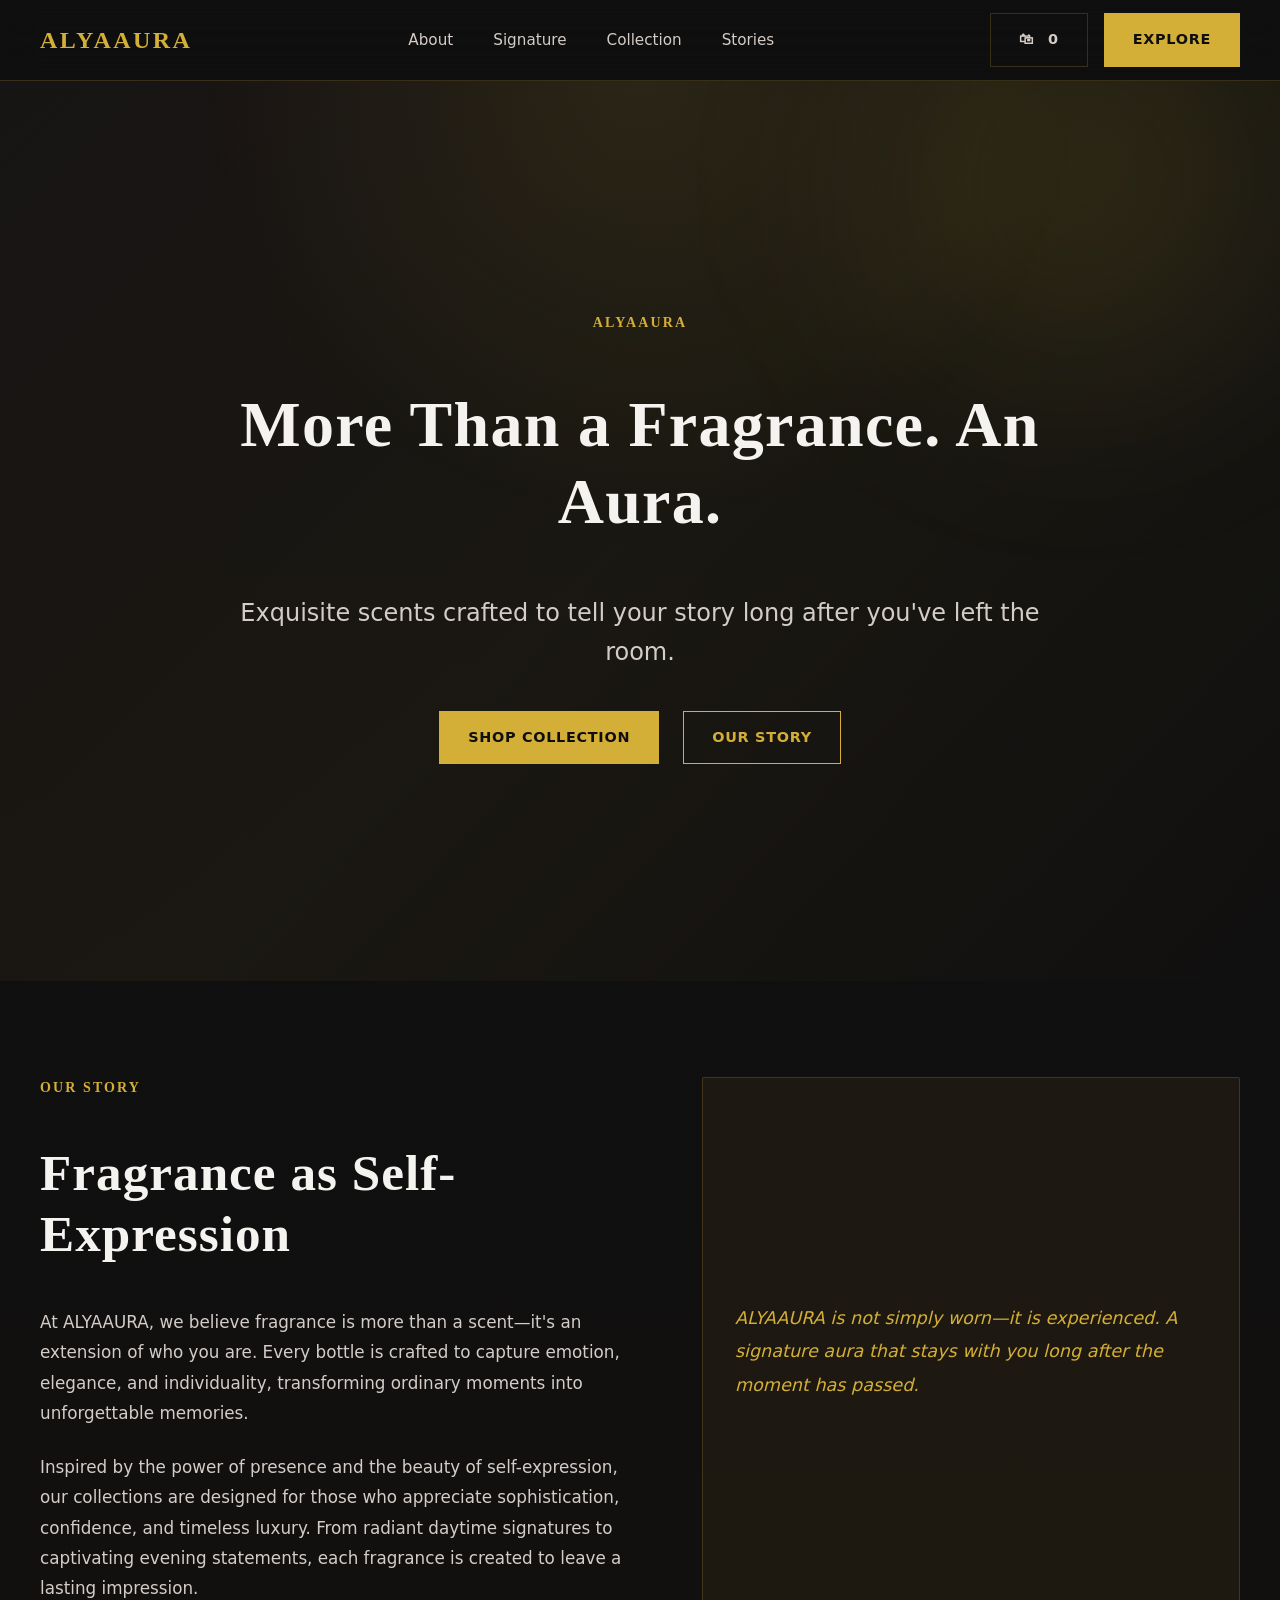
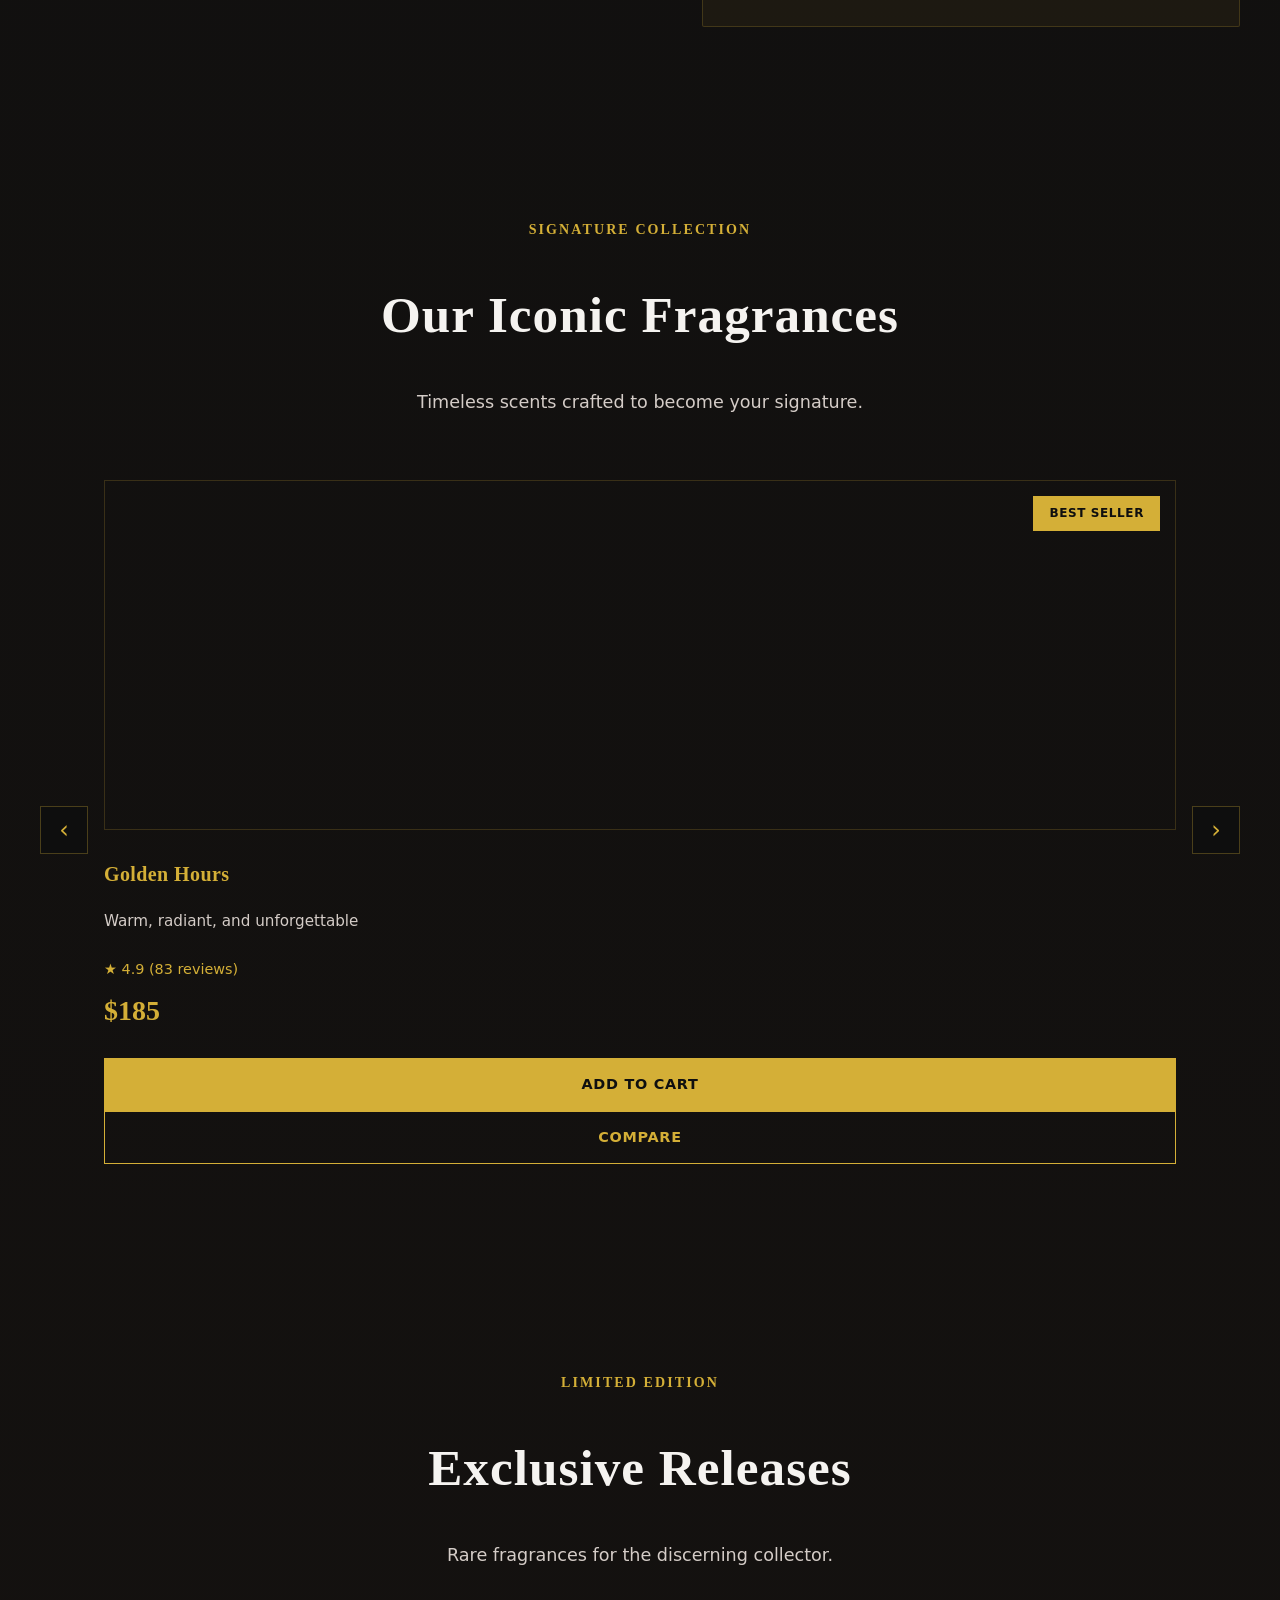
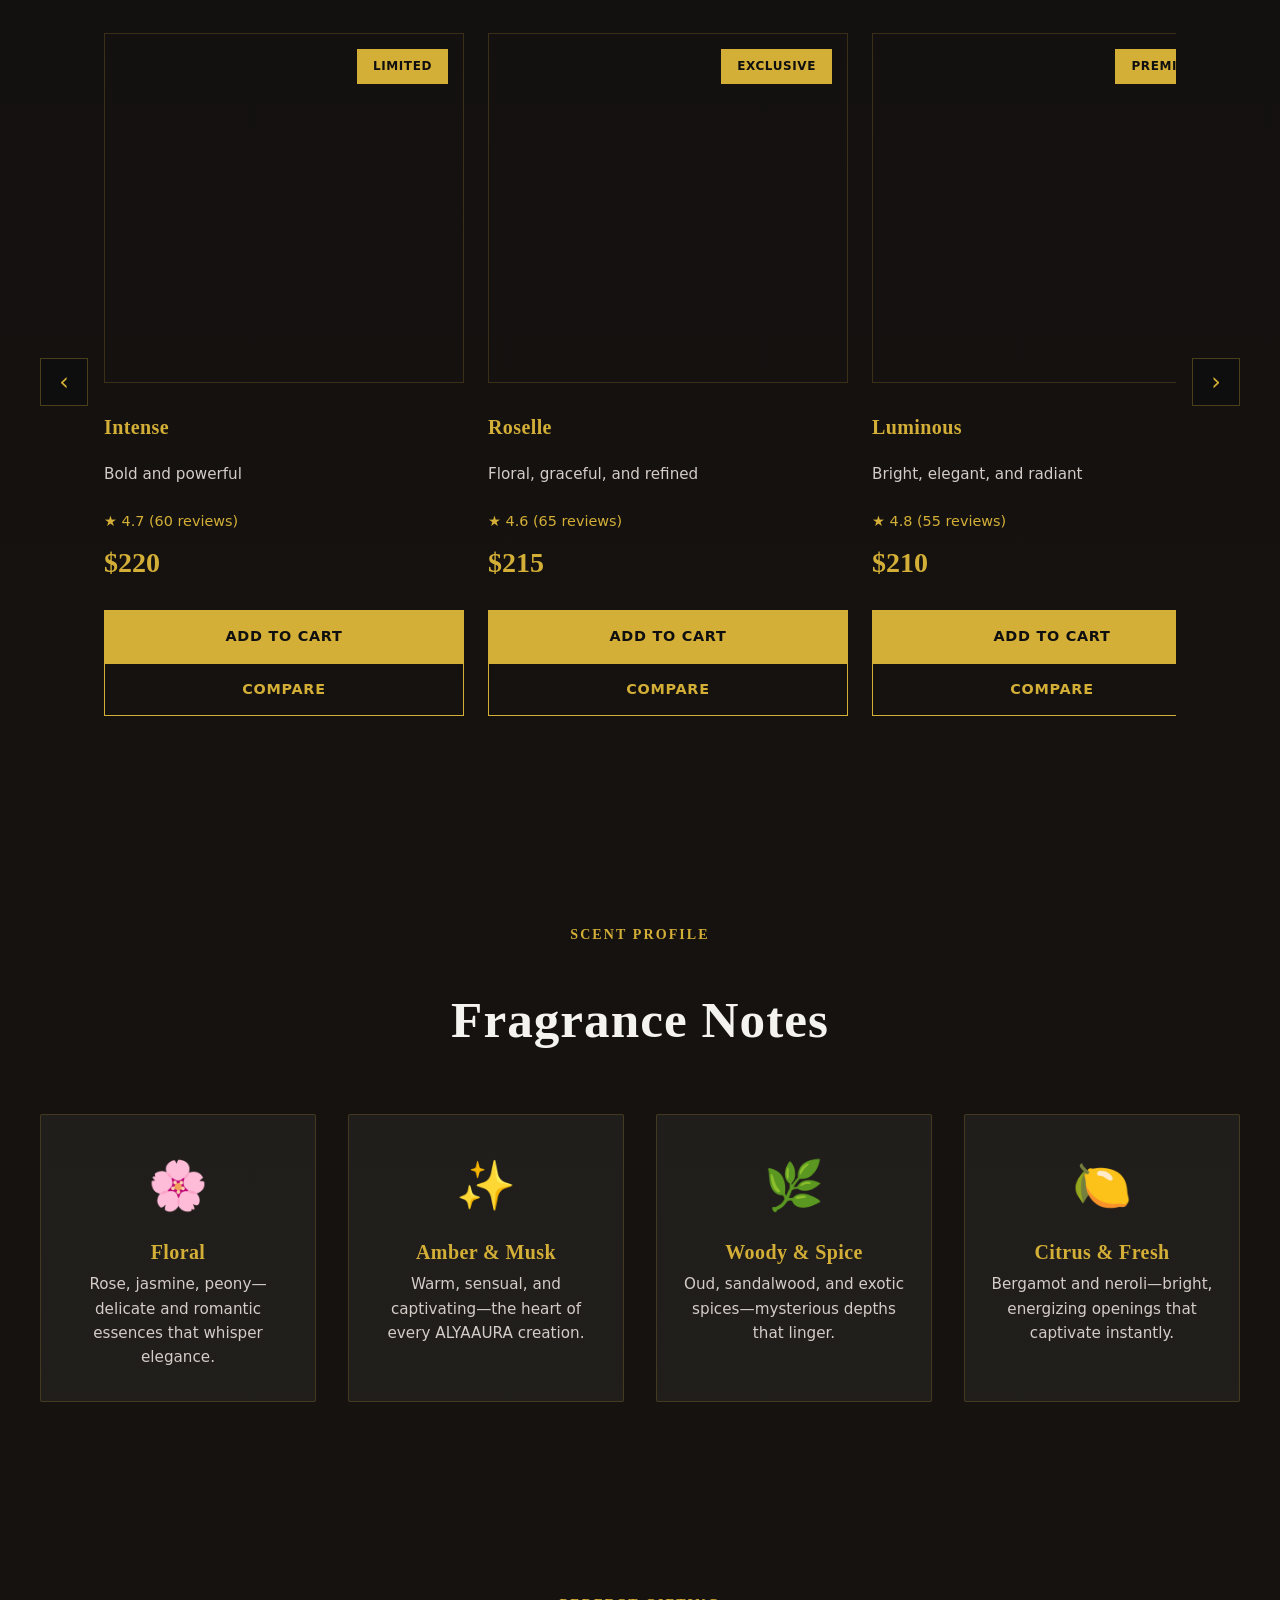
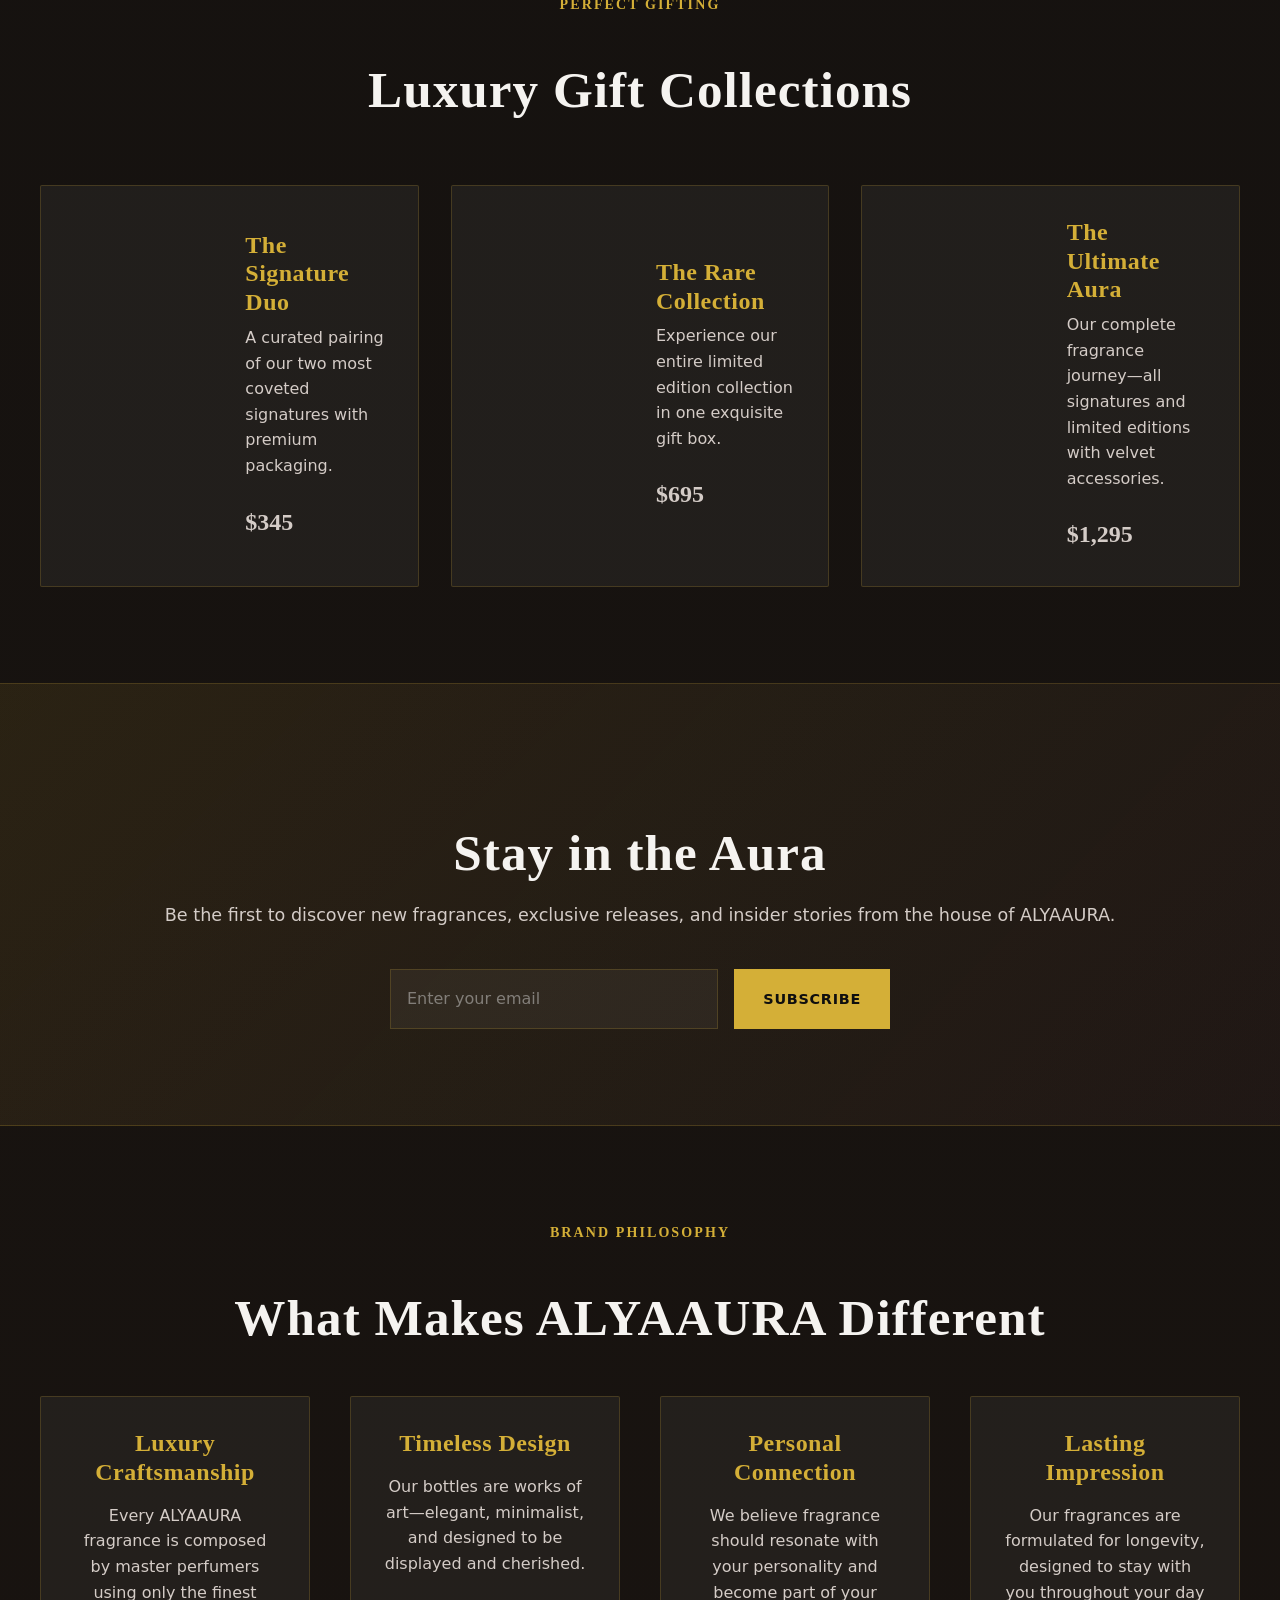
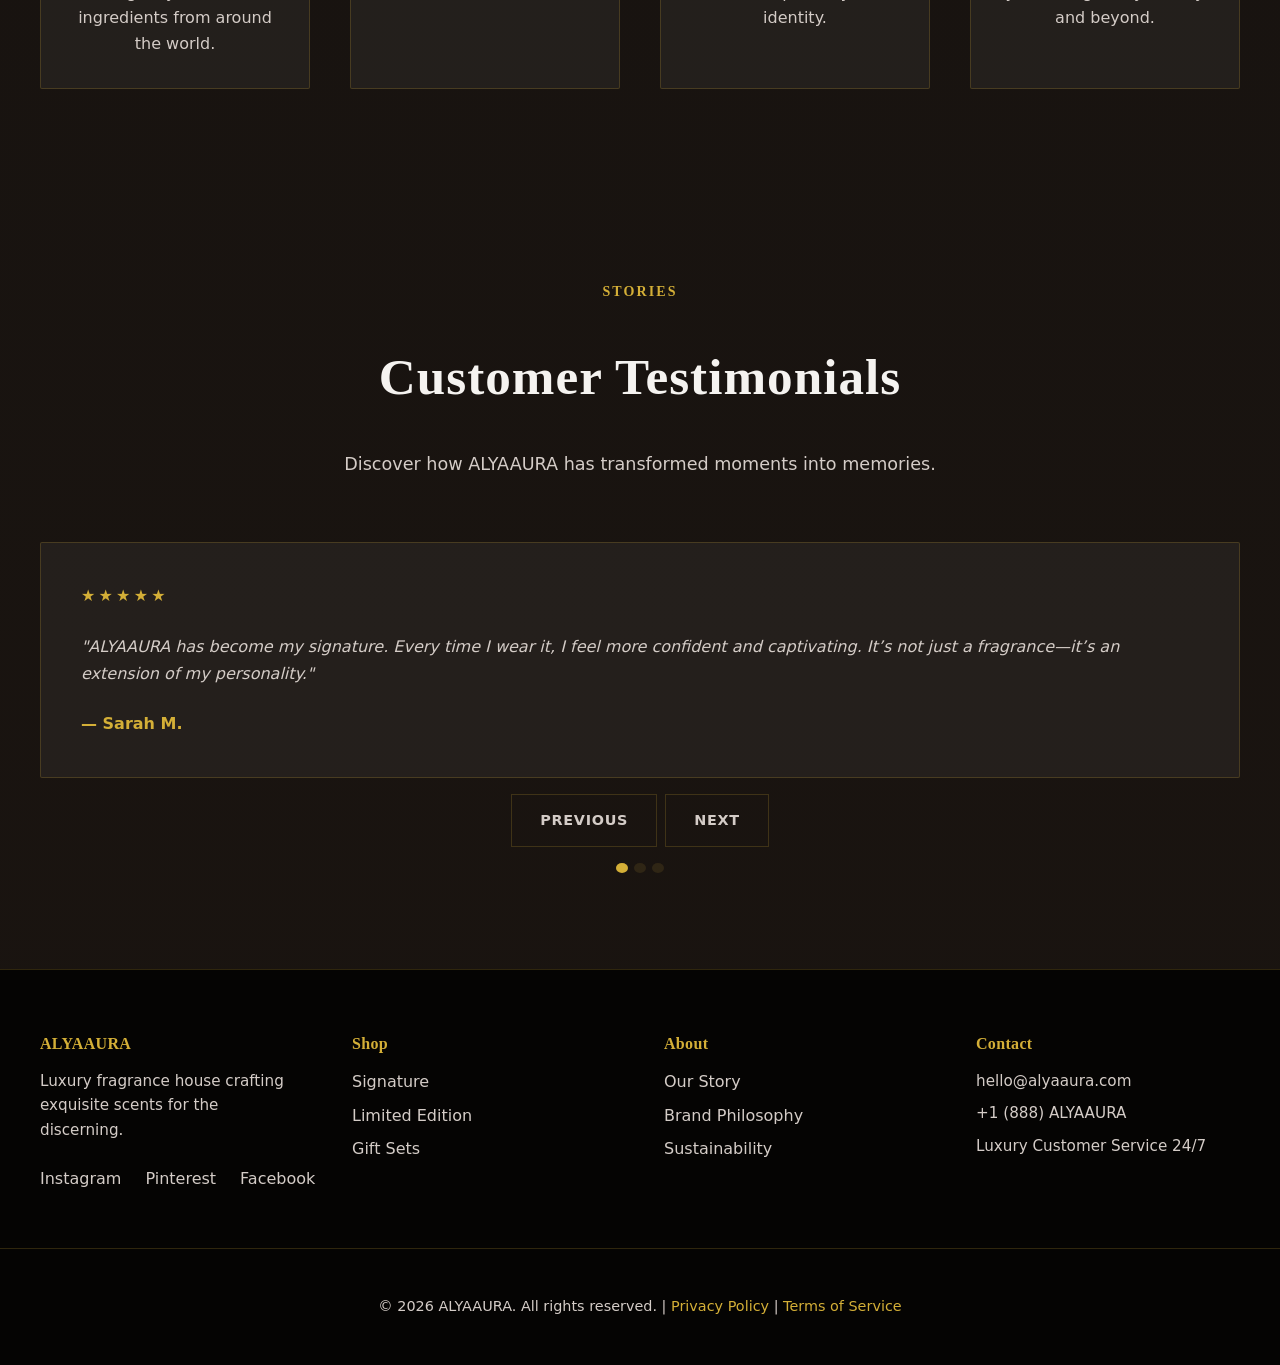
==== commit 6e6cf184: "Merge branch 'main' of https://github.com/odiaemmanuel976-code/ATTENTION" ====
--- a/index.html
+++ b/index.html
@@ -12,6 +12,8 @@
     <link rel="stylesheet" href="styles.css">
 </head>
 <body>
+    <div class="scroll-progress" aria-hidden="true"><div class="scroll-progress-fill"></div></div>
+
     <!-- Navigation Header -->
     <header class="site-header">
         <div class="container header-inner">
@@ -60,6 +62,8 @@
                         <h2>Fragrance as Self-Expression</h2>
                         <p>At ALYAAURA, we believe fragrance is more than a scent—it's an extension of who you are. Every bottle is crafted to capture emotion, elegance, and individuality, transforming ordinary moments into unforgettable memories.</p>
                         <p>Inspired by the power of presence and the beauty of self-expression, our collections are designed for those who appreciate sophistication, confidence, and timeless luxury. From radiant daytime signatures to captivating evening statements, each fragrance is created to leave a lasting impression.</p>
+                    </div>
+                    <div class="about-sidebar" data-animate="fade-left">
                         <p class="brand-philosophy">ALYAAURA is not simply worn—it is experienced. A signature aura that stays with you long after the moment has passed.</p>
                     </div>
                 </div>
@@ -74,8 +78,12 @@
                     <h2>Our Iconic Fragrances</h2>
                     <p>Timeless scents crafted to become your signature.</p>
                 </div>
-                <div class="products-grid" id="signatureProducts">
-                    <!-- Products loaded by JavaScript -->
+                <div class="carousel-wrapper" data-animate="fade-up">
+                    <button class="carousel-control prev" data-target="signatureProducts" aria-label="Previous signature fragrance">‹</button>
+                    <div class="products-carousel signature-carousel" id="signatureProducts">
+                        <!-- Products loaded by JavaScript -->
+                    </div>
+                    <button class="carousel-control next" data-target="signatureProducts" aria-label="Next signature fragrance">›</button>
                 </div>
             </div>
         </section>
@@ -88,8 +96,12 @@
                     <h2>Exclusive Releases</h2>
                     <p>Rare fragrances for the discerning collector.</p>
                 </div>
-                <div class="products-grid" id="limitedProducts">
-                    <!-- Products loaded by JavaScript -->
+                <div class="carousel-wrapper" data-animate="fade-up">
+                    <button class="carousel-control prev" data-target="limitedProducts" aria-label="Previous limited fragrance">‹</button>
+                    <div class="products-carousel" id="limitedProducts">
+                        <!-- Products loaded by JavaScript -->
+                    </div>
+                    <button class="carousel-control next" data-target="limitedProducts" aria-label="Next limited fragrance">›</button>
                 </div>
             </div>
         </section>
@@ -126,69 +138,8 @@
             </div>
         </section>
 
-        <!-- Best Sellers -->
-        <section class="section best-sellers">
-            <div class="container">
-                <div class="section-header" data-animate="fade-up">
-                    <span class="eyebrow">Customer Favorites</span>
-                    <h2>Best Sellers</h2>
-                </div>
-                <div class="bestsellers-carousel" data-animate="fade-up">
-                    <div class="bestseller-card">
-                        <div class="bestseller-badge">⭐ #1</div>
-                        <div class="bestseller-image" style="background-image: url('https://images.unsplash.com/photo-1523293182086-7651a899d37f?auto=format&fit=crop&w=400&q=80');"></div>
-                        <h3>Golden Hours</h3>
-                        <p>Warm, radiant, and unforgettable—our most coveted signature.</p>
-                        <p class="price">$185</p>
-                    </div>
-                    <div class="bestseller-card">
-                        <div class="bestseller-badge">⭐ #2</div>
-                        <div class="bestseller-image" style="background-image: url('https://images.unsplash.com/photo-1508737763603-fe9b3a36f0a5?auto=format&fit=crop&w=400&q=80');"></div>
-                        <h3>Captivating Halo</h3>
-                        <p>Sophisticated, alluring, and magnetic—your aura in a bottle.</p>
-                        <p class="price">$195</p>
-                    </div>
-                    <div class="bestseller-card">
-                        <div class="bestseller-badge">⭐ #3</div>
-                        <div class="bestseller-image" style="background-image: url('https://images.unsplash.com/photo-1506755855726-75ee1a1a9669?auto=format&fit=crop&w=400&q=80');"></div>
-                        <h3>Love Potion</h3>
-                        <p>Romantic, seductive, and enchanting—timeless elegance in motion.</p>
-                        <p class="price">$190</p>
-                    </div>
-                </div>
-            </div>
-        </section>
-
-        <!-- Testimonials Section -->
-        <section class="section testimonials" id="testimonials">
-            <div class="container">
-                <div class="section-header text-center" data-animate="fade-up">
-                    <span class="eyebrow">Stories</span>
-                    <h2>Customer Testimonials</h2>
-                    <p>Discover how ALYAAURA has transformed moments into memories.</p>
-                </div>
-                <div class="testimonials-grid" data-animate="fade-up">
-                    <div class="testimonial-card">
-                        <div class="stars">★★★★★</div>
-                        <p class="testimonial-text">"ALYAAURA has become my signature. Every time I wear it, I feel more confident and captivating. It's not just a fragrance—it's an extension of my personality."</p>
-                        <p class="testimonial-author">— Sarah M.</p>
-                    </div>
-                    <div class="testimonial-card">
-                        <div class="stars">★★★★★</div>
-                        <p class="testimonial-text">"The quality is unmatched. The scent lingers beautifully throughout the day, and I receive compliments constantly. Worth every penny."</p>
-                        <p class="testimonial-author">— Emily L.</p>
-                    </div>
-                    <div class="testimonial-card">
-                        <div class="stars">★★★★★</div>
-                        <p class="testimonial-text">"I gifted Captivating Halo to my sister, and she's absolutely obsessed. The bottle is stunning, and the scent is truly unforgettable."</p>
-                        <p class="testimonial-author">— Jessica R.</p>
-                    </div>
-                </div>
-            </div>
-        </section>
-
         <!-- Luxury Gift Sets -->
-        <section class="section gift-sets">
+        <section class="section gift-sets" id="gift-sets">
             <div class="container">
                 <div class="section-header" data-animate="fade-up">
                     <span class="eyebrow">Perfect Gifting</span>
@@ -238,7 +189,7 @@
         </section>
 
         <!-- Brand Philosophy -->
-        <section class="section philosophy">
+        <section class="section philosophy" id="philosophy">
             <div class="container">
                 <div class="philosophy-wrapper" data-animate="fade-up">
                     <span class="eyebrow">Brand Philosophy</span>
@@ -261,6 +212,25 @@
                             <p>Our fragrances are formulated for longevity, designed to stay with you throughout your day and beyond.</p>
                         </div>
                     </div>
+                </div>
+            </div>
+        </section>
+
+        <!-- Testimonials Section -->
+        <section class="section testimonials" id="testimonials">
+            <div class="container">
+                <div class="section-header text-center" data-animate="fade-up">
+                    <span class="eyebrow">Stories</span>
+                    <h2>Customer Testimonials</h2>
+                    <p>Discover how ALYAAURA has transformed moments into memories.</p>
+                </div>
+                <div class="testimonial-slider" data-animate="fade-up">
+                    <div class="testimonial-display" id="testimonialDisplay"></div>
+                    <div class="testimonial-controls">
+                        <button class="button button-outline" id="testimonialPrev">Previous</button>
+                        <button class="button button-outline" id="testimonialNext">Next</button>
+                    </div>
+                    <div class="testimonial-dots" id="testimonialDots"></div>
                 </div>
             </div>
         </section>
@@ -298,14 +268,14 @@
             </div>
         </div>
         <div class="footer-bottom">
-            <p>&copy; 2024 ALYAAURA. All rights reserved. | <a href="#">Privacy Policy</a> | <a href="#">Terms of Service</a></p>
+            <p>&copy; 2026 ALYAAURA. All rights reserved. | <a href="privacy-policy.html">Privacy Policy</a> | <a href="terms-of-service.html">Terms of Service</a></p>
         </div>
     </footer>
 
     <!-- Cart Modal -->
     <div class="modal" id="cartModal">
         <div class="modal-content">
-            <button class="modal-close">&times;</button>
+            <button class="modal-close" aria-label="Close cart modal">&times;</button>
             <h2>Your Cart</h2>
             <div id="cartItems"></div>
             <div class="cart-summary">
@@ -315,6 +285,21 @@
         </div>
     </div>
 
+    <!-- Compare Modal -->
+    <div class="modal custom-modal" id="compareModal" aria-hidden="true">
+        <div class="modal-content compare-content">
+            <button class="modal-close" aria-label="Close comparison modal">&times;</button>
+            <h2>Compare Fragrances</h2>
+            <div class="compare-columns" id="compareColumns"></div>
+        </div>
+    </div>
+
+    <!-- Compare Bar -->
+    <div class="compare-bar" id="compareBar" aria-hidden="true">
+        <div class="compare-list" id="compareList"></div>
+        <button class="button button-secondary" id="openCompareButton">View Comparison</button>
+    </div>
+
     <script src="script.js"></script>
 </body>
 </html>
--- a/styles.css
+++ b/styles.css
@@ -192,6 +192,25 @@
     border-color: var(--gold);
 }
 
+/* Scroll progress */
+.scroll-progress { position: fixed; left:0; right:0; top:0; height:4px; background:transparent; z-index:120 }
+.scroll-progress-fill { height:4px; width:0; background: linear-gradient(90deg,var(--gold), var(--rose-gold)); transition: width 160ms linear }
+
+/* Compare bar */
+.compare-bar { position: fixed; right: 16px; bottom: 16px; background: rgba(15,15,15,0.92); border:1px solid var(--border); padding:0.5rem 1rem; display:none; gap:0.5rem; align-items:center; z-index:150 }
+.compare-list span { color:var(--text-secondary); margin-right:0.5rem }
+
+/* Product highlight */
+.product-card.highlight { box-shadow: 0 20px 40px rgba(212,175,55,0.12); transform: translateY(-8px); border-color: rgba(212,175,55,0.35) }
+
+/* Testimonial slider small styles */
+.testimonial-slider { display:flex; flex-direction:column; gap:1rem; align-items:center }
+.testimonial-display { min-height:120px }
+.testimonial-controls { display:flex; gap:0.5rem }
+.testimonial-dots { display:flex; gap:0.4rem }
+.dot { width:10px; height:10px; border-radius:50%; background:rgba(212,175,55,0.12); border:none }
+.dot.active { background:var(--gold) }
+
 .full-width {
     width: 100%;
 }
@@ -296,6 +315,201 @@
     margin: 1rem auto 0;
 }
 
+.page-hero {
+    padding: 6rem 0 4rem;
+    background: linear-gradient(180deg, rgba(15, 15, 15, 0.98) 0%, rgba(15, 15, 15, 0.92) 100%);
+}
+
+.page-hero .hero-text {
+    max-width: 750px;
+    margin: 0 auto;
+    text-align: center;
+}
+
+.page-hero .hero-text p {
+    color: var(--text-secondary);
+    font-size: 1.05rem;
+    line-height: 1.9;
+    margin-top: 1.5rem;
+}
+
+.feature-grid,
+.story-grid,
+.article-grid,
+.product-grid {
+    display: grid;
+    gap: 2rem;
+    margin-top: 3rem;
+}
+
+.feature-grid {
+    grid-template-columns: repeat(auto-fit, minmax(260px, 1fr));
+}
+
+.feature-card,
+.article-card,
+.product-card-large,
+.contact-card {
+    background: var(--surface);
+    border: 1px solid var(--border);
+    border-radius: 2px;
+    overflow: hidden;
+    transition: all 0.3s ease;
+}
+
+.feature-card:hover,
+.article-card:hover,
+.product-card-large:hover,
+.contact-card:hover {
+    transform: translateY(-5px);
+    border-color: rgba(212, 175, 55, 0.4);
+    background: rgba(212, 175, 55, 0.08);
+}
+
+.article-card {
+    display: flex;
+    flex-direction: column;
+}
+
+.article-image,
+.product-image-large {
+    width: 100%;
+    min-height: 320px;
+    background-size: cover;
+    background-position: center;
+}
+
+.article-card .eyebrow,
+.feature-card h3,
+.product-card-large h2,
+.contact-card h2 {
+    margin-bottom: 1rem;
+}
+
+.article-card h2 {
+    margin: 0;
+}
+
+.article-card p,
+.feature-card p,
+.product-card-large p,
+.contact-card p {
+    color: var(--text-secondary);
+    margin: 0.75rem 0;
+}
+
+.product-card-large {
+    display: grid;
+    grid-template-columns: 1fr 1fr;
+    gap: 2rem;
+    align-items: center;
+    padding: 2rem;
+}
+
+.product-card-large div:first-child {
+    min-height: 320px;
+}
+
+.product-card-large h2 {
+    margin: 0 0 1rem;
+}
+
+.product-card-large p {
+    margin-bottom: 0.85rem;
+}
+
+.cta-section {
+    padding: 6rem 0;
+    background: linear-gradient(135deg, rgba(15, 15, 15, 0.94), rgba(31, 18, 16, 0.95));
+}
+
+.cta-panel {
+    max-width: 900px;
+    margin: 0 auto;
+    padding: 3rem 2rem;
+    background: rgba(255, 255, 255, 0.04);
+    border: 1px solid var(--border);
+    text-align: center;
+}
+
+.cta-panel h2 {
+    margin-bottom: 1rem;
+}
+
+.cta-panel p {
+    color: var(--text-secondary);
+    margin-bottom: 2rem;
+}
+
+.cta-actions {
+    display: flex;
+    justify-content: center;
+    gap: 1rem;
+    flex-wrap: wrap;
+}
+
+.contact-grid {
+    grid-template-columns: 1fr 1fr;
+    gap: 2rem;
+    margin-top: 3rem;
+}
+
+.contact-card {
+    padding: 2.5rem;
+}
+
+.contact-form-card {
+    padding: 2.5rem;
+}
+
+.contact-form label {
+    display: block;
+    margin-bottom: 1rem;
+    color: var(--text-secondary);
+}
+
+.contact-form span {
+    display: block;
+    margin-bottom: 0.75rem;
+    font-weight: 500;
+}
+
+.contact-form input,
+.contact-form textarea {
+    width: 100%;
+    padding: 1rem;
+    background: rgba(255, 255, 255, 0.05);
+    border: 1px solid var(--border);
+    border-radius: 2px;
+    color: var(--text);
+    font-size: 1rem;
+    margin-top: 0.25rem;
+}
+
+.contact-form textarea {
+    resize: vertical;
+}
+
+.contact-form button {
+    margin-top: 1rem;
+    width: auto;
+}
+
+@media (max-width: 900px) {
+    .product-card-large,
+    .contact-grid,
+    .feature-grid,
+    .article-grid,
+    .story-grid {
+        grid-template-columns: 1fr;
+    }
+
+    .page-hero,
+    .section {
+        padding: 4rem 0;
+    }
+}
+
 .text-center {
     text-align: center;
 }
@@ -303,9 +517,9 @@
 /* About Section */
 .about-wrapper {
     display: grid;
-    grid-template-columns: 1fr 1fr;
+    grid-template-columns: 1fr 0.9fr;
     gap: 4rem;
-    align-items: center;
+    align-items: flex-start;
 }
 
 .about-text p {
@@ -315,10 +529,22 @@
     font-size: 1.05rem;
 }
 
+.about-sidebar {
+    display: flex;
+    align-items: center;
+    justify-content: center;
+    padding: 2rem;
+    background: rgba(212, 175, 55, 0.06);
+    border: 1px solid var(--border);
+    border-radius: 2px;
+    min-height: 100%;
+}
+
 .brand-philosophy {
     font-style: italic;
     color: var(--gold);
     font-size: 1.1rem;
+    line-height: 1.9;
 }
 
 .about-features {
@@ -360,6 +586,78 @@
     display: grid;
     grid-template-columns: repeat(auto-fit, minmax(280px, 1fr));
     gap: 2.5rem;
+}
+
+.carousel-wrapper {
+    display: grid;
+    grid-template-columns: auto 1fr auto;
+    align-items: center;
+    gap: 1rem;
+}
+
+.products-carousel {
+    display: flex;
+    gap: 1.5rem;
+    overflow-x: auto;
+    scroll-snap-type: x mandatory;
+    padding-bottom: 1rem;
+    scroll-behavior: smooth;
+}
+
+.signature-carousel {
+    overflow-x: hidden;
+}
+
+.signature-carousel .product-card {
+    min-width: 100%;
+    flex: 0 0 100%;
+    max-width: 100%;
+}
+
+.products-carousel::-webkit-scrollbar {
+    height: 10px;
+}
+
+.products-carousel::-webkit-scrollbar-thumb {
+    background: rgba(212, 175, 55, 0.35);
+    border-radius: 999px;
+}
+
+.products-carousel:not(.signature-carousel) .product-card {
+    scroll-snap-align: start;
+    min-width: min(360px, 100%);
+    flex: 0 0 auto;
+}
+
+.signature-carousel {
+    -ms-overflow-style: none;
+    scrollbar-width: none;
+}
+
+.signature-carousel::-webkit-scrollbar {
+    display: none;
+}
+
+.signature-carousel .product-card {
+    scroll-snap-align: start;
+}
+
+.carousel-control {
+    background: rgba(15, 15, 15, 0.9);
+    color: var(--gold);
+    border: 1px solid rgba(212, 175, 55, 0.3);
+    width: 48px;
+    height: 48px;
+    display: grid;
+    place-items: center;
+    font-size: 1.5rem;
+    cursor: pointer;
+    transition: background 0.3s ease, transform 0.3s ease;
+}
+
+.carousel-control:hover {
+    background: rgba(212, 175, 55, 0.12);
+    transform: scale(1.05);
 }
 
 .product-card {
@@ -463,62 +761,6 @@
     margin: 0;
 }
 
-/* Best Sellers */
-.bestsellers-carousel {
-    display: grid;
-    grid-template-columns: repeat(auto-fit, minmax(250px, 1fr));
-    gap: 2rem;
-}
-
-.bestseller-card {
-    background: var(--surface);
-    border: 1px solid var(--border);
-    border-radius: 2px;
-    overflow: hidden;
-    transition: all 0.3s ease;
-    position: relative;
-}
-
-.bestseller-card:hover {
-    background: rgba(212, 175, 55, 0.08);
-    border-color: rgba(212, 175, 55, 0.4);
-}
-
-.bestseller-badge {
-    position: absolute;
-    top: 1.5rem;
-    left: 1.5rem;
-    background: rgba(212, 175, 55, 0.9);
-    color: #0f0f0f;
-    padding: 0.5rem 1rem;
-    font-weight: 700;
-    font-size: 0.85rem;
-    z-index: 5;
-}
-
-.bestseller-image {
-    width: 100%;
-    height: 300px;
-    background-size: cover;
-    background-position: center;
-    margin-bottom: 1.5rem;
-}
-
-.bestseller-card h3,
-.bestseller-card p,
-.bestseller-card .price {
-    padding: 0 1.5rem;
-}
-
-.bestseller-card h3 {
-    margin: 0 0 0.5rem;
-}
-
-.bestseller-card p {
-    color: var(--text-secondary);
-    font-size: 0.95rem;
-    margin: 0.5rem 0;
-}
 
 .price {
     font-family: 'Cormorant Garamond', serif;
@@ -879,6 +1121,10 @@
         gap: 2rem;
     }
 
+    .about-sidebar {
+        padding: 1.5rem;
+    }
+
     .gift-card {
         grid-template-columns: 1fr;
         gap: 1rem;
